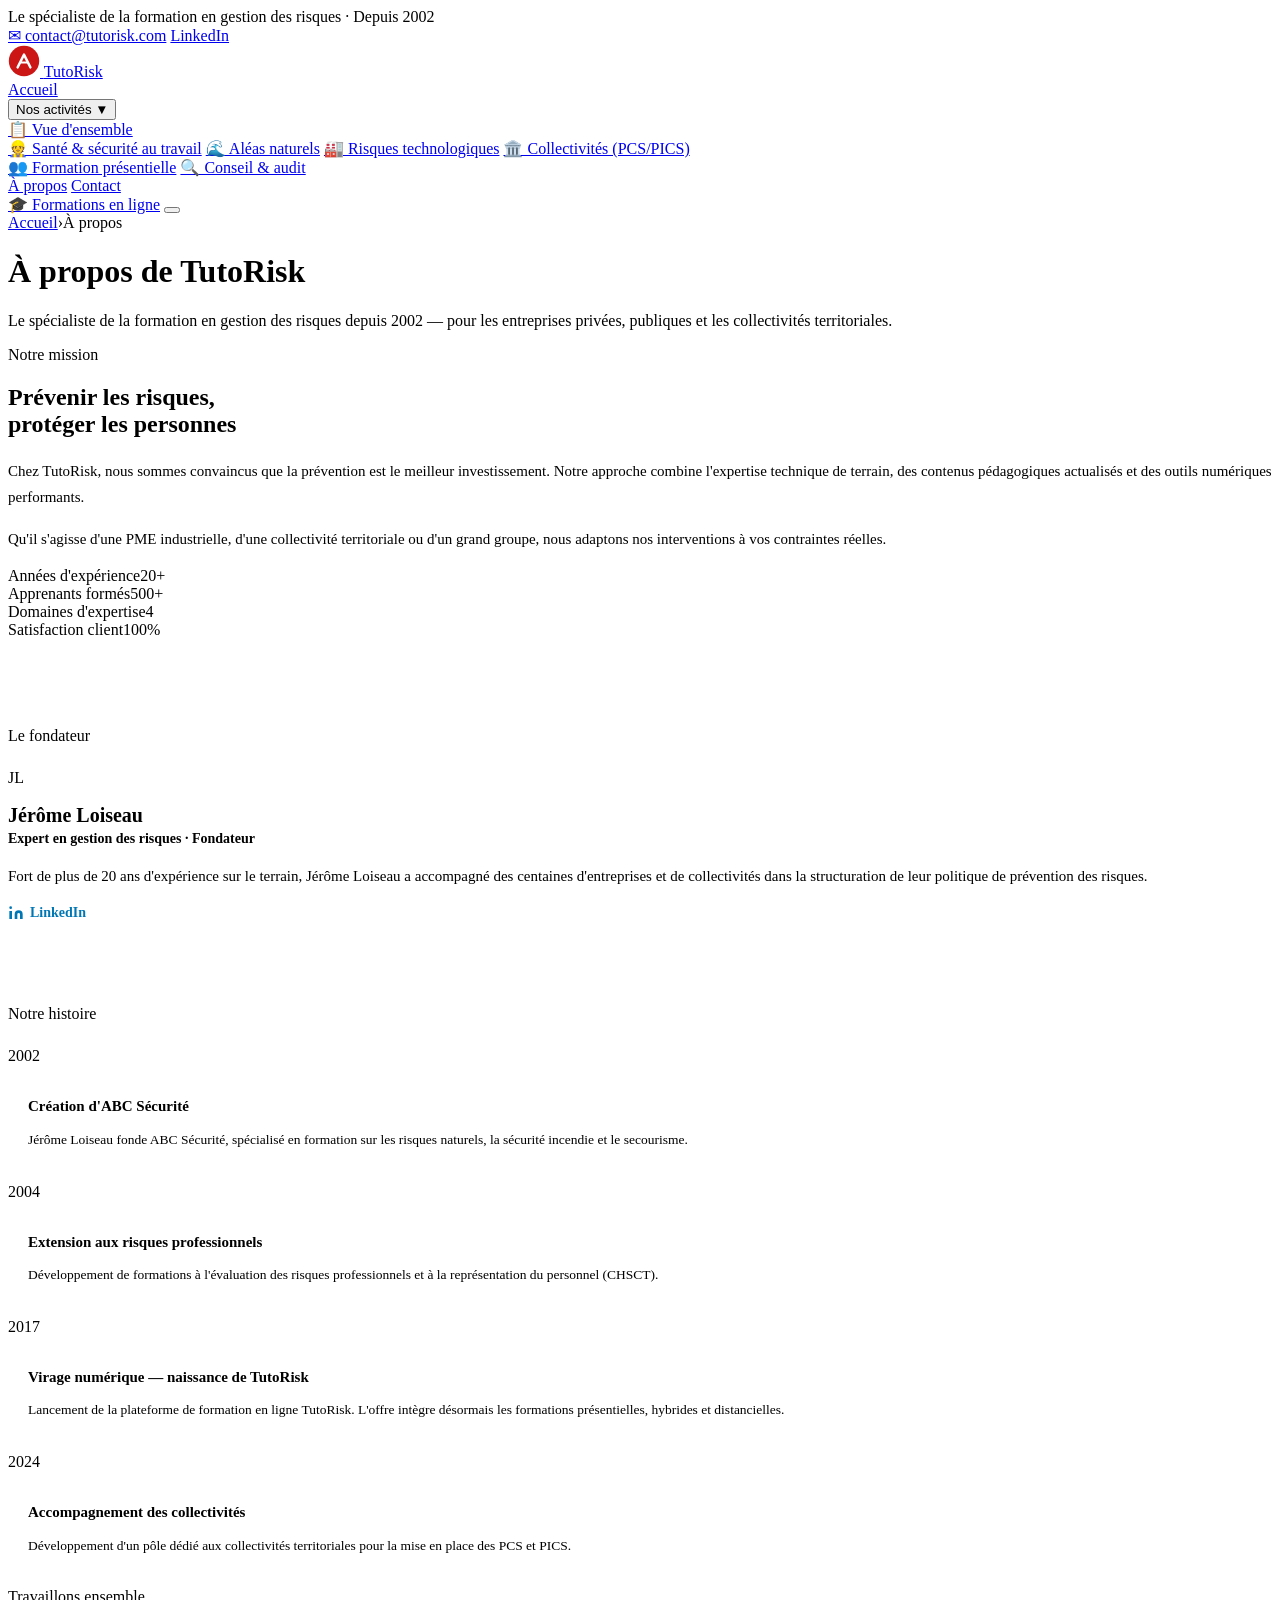
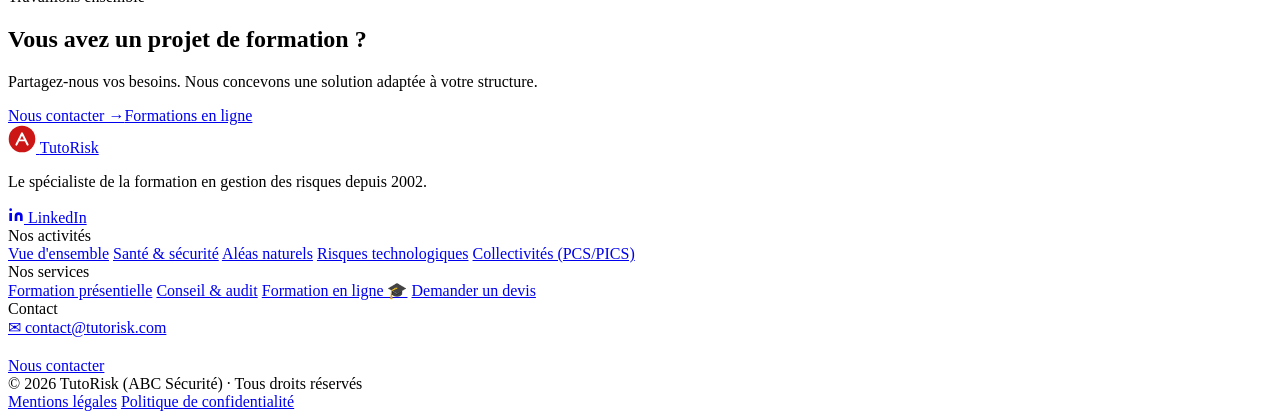
==== a-propos.html @ e5fe7b4a "deploy: a-propos.html" ====
<!DOCTYPE html><html lang="fr"><head>
<meta charset="UTF-8"><meta name="viewport" content="width=device-width,initial-scale=1.0">
<title>À propos — TutoRisk, expert en gestion des risques depuis 2002</title><meta name="description" content="Découvrez l'histoire de TutoRisk fondée en 2002 par Jérôme Loiseau. Spécialiste de la formation en santé-sécurité, aléas naturels et risques technologiques.">
<link rel="icon" href="/assets/favicon.svg" type="image/svg+xml">
<link rel="preconnect" href="https://fonts.googleapis.com">
<link href="https://fonts.googleapis.com/css2?family=Inter:wght@400;500;600;700;800;900&display=swap" rel="stylesheet">
<link rel="stylesheet" href="/css/style.css">
</head><body>
<div class="topbar">
  <span>Le spécialiste de la formation en gestion des risques · Depuis 2002</span>
  <div class="topbar-links">
    <a href="mailto:contact@tutorisk.com">✉ contact@tutorisk.com</a>
    <a href="https://linkedin.com/company/tutorisk" target="_blank" rel="noreferrer">LinkedIn</a>
  </div>
</div>
<nav class="navbar" id="navbar">
  <div class="nav-inner">
    <a href="/index.html" class="nav-logo">
      <svg width="32" height="32" viewBox="0 0 40 40" fill="none"><circle cx="20" cy="20" r="19" fill="#CC1515"/><path d="M12 28L20 12L28 28" stroke="#fff" stroke-width="3" stroke-linecap="round" stroke-linejoin="round" fill="none"/><path d="M15.5 22L24.5 22" stroke="#fff" stroke-width="2.5" stroke-linecap="round"/></svg>
      <span>TutoRisk</span>
    </a>
    <div class="nav-links" id="nav-links">
      <a href="/index.html">Accueil</a>
      <div class="nav-dropdown" id="dropdown-activites">
        <button class="nav-dropdown-trigger" aria-expanded="false" aria-haspopup="true">Nos activités <span class="chevron">▼</span></button>
        <div class="nav-dropdown-menu" role="menu">
          <a href="/nos-activites.html">📋 Vue d'ensemble</a>
          <div class="dropdown-divider"></div>
          <a href="/sante-securite.html">👷 Santé &amp; sécurité au travail</a>
          <a href="/aleas-naturels.html">🌊 Aléas naturels</a>
          <a href="/risques-technologiques.html">🏭 Risques technologiques</a>
          <a href="/collectivites.html">🏛️ Collectivités (PCS/PICS)</a>
          <div class="dropdown-divider"></div>
          <a href="/formation-presentielle.html">👥 Formation présentielle</a>
          <a href="/conseil-audit.html">🔍 Conseil &amp; audit</a>
        </div>
      </div>
      <a href="/a-propos.html">À propos</a>
      <a href="/contact.html">Contact</a>
    </div>
    <div class="nav-actions">
      <a href="https://formation.tutorisk.com" target="_blank" rel="noreferrer" class="btn btn-red btn-sm">🎓 Formations en ligne</a>
      <button class="burger" id="burger" aria-label="Menu" aria-expanded="false"><span></span><span></span><span></span></button>
    </div>
  </div>
  <div class="nav-mobile" id="nav-mobile" hidden>
    <a href="/index.html">Accueil</a>
    <div class="mobile-section">Nos activités</div>
    <a href="/nos-activites.html" class="indent">Vue d'ensemble</a>
    <a href="/sante-securite.html" class="indent">👷 Santé &amp; sécurité</a>
    <a href="/aleas-naturels.html" class="indent">🌊 Aléas naturels</a>
    <a href="/risques-technologiques.html" class="indent">🏭 Risques technologiques</a>
    <a href="/collectivites.html" class="indent">🏛️ Collectivités</a>
    <a href="/formation-presentielle.html" class="indent">👥 Formation présentielle</a>
    <a href="/conseil-audit.html" class="indent">🔍 Conseil &amp; audit</a>
    <a href="/a-propos.html">À propos</a>
    <a href="/contact.html">Contact</a>
    <a href="https://formation.tutorisk.com" target="_blank" class="mobile-cta">🎓 Accéder aux formations en ligne</a>
  </div>
</nav>

<div class="page-hero"><div class="hero-pattern" aria-hidden="true"></div><div class="page-hero-inner">
  <nav class="breadcrumb"><a href="/index.html">Accueil</a><span>›</span><span>À propos</span></nav>
  <h1>À propos de TutoRisk</h1>
  <p class="subtitle">Le spécialiste de la formation en gestion des risques depuis 2002 — pour les entreprises privées, publiques et les collectivités territoriales.</p>
</div></div>
<section class="section"><div class="container">
  <div class="grid-2" style="gap:3rem;align-items:center;margin-bottom:3rem">
    <div>
      <div class="label">Notre mission</div>
      <h2 class="section-title">Prévenir les risques,<br>protéger les personnes</h2>
      <p style="font-size:.9375rem;color:var(--text-light);line-height:1.75;margin-bottom:1rem">Chez TutoRisk, nous sommes convaincus que la prévention est le meilleur investissement. Notre approche combine l'expertise technique de terrain, des contenus pédagogiques actualisés et des outils numériques performants.</p>
      <p style="font-size:.9375rem;color:var(--text-light);line-height:1.75">Qu'il s'agisse d'une PME industrielle, d'une collectivité territoriale ou d'un grand groupe, nous adaptons nos interventions à vos contraintes réelles.</p>
    </div>
    <div class="stats-box">
      <div class="stats-box-row"><span class="stats-box-lbl">Années d'expérience</span><span class="stats-box-val">20+</span></div>
      <div class="stats-box-row"><span class="stats-box-lbl">Apprenants formés</span><span class="stats-box-val">500+</span></div>
      <div class="stats-box-row"><span class="stats-box-lbl">Domaines d'expertise</span><span class="stats-box-val">4</span></div>
      <div class="stats-box-row"><span class="stats-box-lbl">Satisfaction client</span><span class="stats-box-val">100%</span></div>
    </div>
  </div>
  <div style="padding:2.5rem 0;border-top:1px solid var(--border);border-bottom:1px solid var(--border);margin-bottom:2.5rem">
    <div class="label">Le fondateur</div>
    <div class="founder-card" style="margin-top:1.5rem">
      <div class="founder-avatar">JL</div>
      <div style="flex:1;min-width:250px">
        <h2 style="font-size:1.25rem;font-weight:900;color:var(--dark);margin-bottom:.25rem">Jérôme Loiseau</h2>
        <div style="font-size:.875rem;color:var(--red);font-weight:700;margin-bottom:1rem">Expert en gestion des risques · Fondateur</div>
        <p style="font-size:.9375rem;color:var(--text-light);line-height:1.75;margin-bottom:1rem">Fort de plus de 20 ans d'expérience sur le terrain, Jérôme Loiseau a accompagné des centaines d'entreprises et de collectivités dans la structuration de leur politique de prévention des risques.</p>
        <a href="https://linkedin.com/company/tutorisk" target="_blank" rel="noreferrer" style="display:inline-flex;align-items:center;gap:.375rem;color:#0077B5;font-size:.875rem;font-weight:600;text-decoration:none">
          <svg width="16" height="16" viewBox="0 0 24 24" fill="#0077B5"><path d="M16 8a6 6 0 016 6v7h-4v-7a2 2 0 00-4 0v7h-4v-7a6 6 0 016-6zM2 9h4v12H2z"/><circle cx="4" cy="4" r="2"/></svg>LinkedIn
        </a>
      </div>
    </div>
  </div>
  <div class="label">Notre histoire</div>
  <div class="timeline-simple" style="margin-top:1.5rem">
    <div class="tl-row"><div class="tl-left"><span class="year">2002</span></div><div class="tl-dot-col"><div class="tl-dot" style="background:var(--red)"></div><div class="tl-line"></div></div><div class="tl-card" style="flex:1;background:var(--bg);border:1px solid var(--border);border-radius:var(--radius);padding:1.125rem 1.25rem"><h3 style="font-size:.9375rem;font-weight:700;color:var(--dark);margin-bottom:.375rem">Création d'ABC Sécurité</h3><p style="font-size:.84375rem;color:var(--text-light);line-height:1.65">Jérôme Loiseau fonde ABC Sécurité, spécialisé en formation sur les risques naturels, la sécurité incendie et le secourisme.</p></div></div>
    <div class="tl-row"><div class="tl-left"><span class="year">2004</span></div><div class="tl-dot-col"><div class="tl-dot" style="background:rgba(204,21,21,.3)"></div><div class="tl-line"></div></div><div class="tl-card" style="flex:1;background:var(--bg);border:1px solid var(--border);border-radius:var(--radius);padding:1.125rem 1.25rem"><h3 style="font-size:.9375rem;font-weight:700;color:var(--dark);margin-bottom:.375rem">Extension aux risques professionnels</h3><p style="font-size:.84375rem;color:var(--text-light);line-height:1.65">Développement de formations à l'évaluation des risques professionnels et à la représentation du personnel (CHSCT).</p></div></div>
    <div class="tl-row"><div class="tl-left"><span class="year">2017</span></div><div class="tl-dot-col"><div class="tl-dot" style="background:rgba(204,21,21,.3)"></div><div class="tl-line"></div></div><div class="tl-card" style="flex:1;background:var(--bg);border:1px solid var(--border);border-radius:var(--radius);padding:1.125rem 1.25rem"><h3 style="font-size:.9375rem;font-weight:700;color:var(--dark);margin-bottom:.375rem">Virage numérique — naissance de TutoRisk</h3><p style="font-size:.84375rem;color:var(--text-light);line-height:1.65">Lancement de la plateforme de formation en ligne TutoRisk. L'offre intègre désormais les formations présentielles, hybrides et distancielles.</p></div></div>
    <div class="tl-row"><div class="tl-left"><span class="year">2024</span></div><div class="tl-dot-col"><div class="tl-dot" style="background:rgba(204,21,21,.3)"></div></div><div class="tl-card" style="flex:1;background:var(--bg);border:1px solid var(--border);border-radius:var(--radius);padding:1.125rem 1.25rem"><h3 style="font-size:.9375rem;font-weight:700;color:var(--dark);margin-bottom:.375rem">Accompagnement des collectivités</h3><p style="font-size:.84375rem;color:var(--text-light);line-height:1.65">Développement d'un pôle dédié aux collectivités territoriales pour la mise en place des PCS et PICS.</p></div></div>
  </div>
</div></section>
<section class="cta-section"><div class="hero-glow" aria-hidden="true"></div><div style="position:relative;z-index:1">
  <div class="label">Travaillons ensemble</div><h2>Vous avez un projet de formation ?</h2>
  <p>Partagez-nous vos besoins. Nous concevons une solution adaptée à votre structure.</p>
  <div class="cta-buttons"><a href="/contact.html" class="btn btn-white btn-lg">Nous contacter →</a><a href="https://formation.tutorisk.com" target="_blank" rel="noreferrer" class="btn btn-outline-white btn-lg">Formations en ligne</a></div>
</div></section>
<footer class="footer">
  <div class="footer-inner">
    <div class="footer-brand">
      <a href="/index.html" class="footer-logo">
        <svg width="28" height="28" viewBox="0 0 40 40" fill="none"><circle cx="20" cy="20" r="19" fill="#CC1515"/><path d="M12 28L20 12L28 28" stroke="#fff" stroke-width="3" stroke-linecap="round" stroke-linejoin="round" fill="none"/><path d="M15.5 22L24.5 22" stroke="#fff" stroke-width="2.5" stroke-linecap="round"/></svg>
        <span>TutoRisk</span>
      </a>
      <p>Le spécialiste de la formation en gestion des risques depuis 2002.</p>
      <a href="https://linkedin.com/company/tutorisk" target="_blank" rel="noreferrer" class="footer-linkedin">
        <svg width="16" height="16" viewBox="0 0 24 24" fill="currentColor"><path d="M16 8a6 6 0 016 6v7h-4v-7a2 2 0 00-4 0v7h-4v-7a6 6 0 016-6zM2 9h4v12H2z"/><circle cx="4" cy="4" r="2"/></svg>
        LinkedIn
      </a>
    </div>
    <div class="footer-col">
      <div class="footer-heading">Nos activités</div>
      <a href="/nos-activites.html">Vue d'ensemble</a>
      <a href="/sante-securite.html">Santé &amp; sécurité</a>
      <a href="/aleas-naturels.html">Aléas naturels</a>
      <a href="/risques-technologiques.html">Risques technologiques</a>
      <a href="/collectivites.html">Collectivités (PCS/PICS)</a>
    </div>
    <div class="footer-col">
      <div class="footer-heading">Nos services</div>
      <a href="/formation-presentielle.html">Formation présentielle</a>
      <a href="/conseil-audit.html">Conseil &amp; audit</a>
      <a href="https://formation.tutorisk.com" target="_blank" rel="noreferrer">Formation en ligne 🎓</a>
      <a href="/contact.html">Demander un devis</a>
    </div>
    <div class="footer-col">
      <div class="footer-heading">Contact</div>
      <a href="mailto:contact@tutorisk.com">✉ contact@tutorisk.com</a>
      <div style="margin-top:1.25rem"><a href="/contact.html" class="btn btn-red btn-sm">Nous contacter</a></div>
    </div>
  </div>
  <div class="footer-bottom">
    <span>© 2026 TutoRisk (ABC Sécurité) · Tous droits réservés</span>
    <div class="footer-bottom-links">
      <a href="/mentions-legales.html">Mentions légales</a>
      <a href="/politique-confidentialite.html">Politique de confidentialité</a>
    </div>
  </div>
</footer>
<script src="/js/config.js"></script>
<script src="/js/main.js"></script>
</body></html>
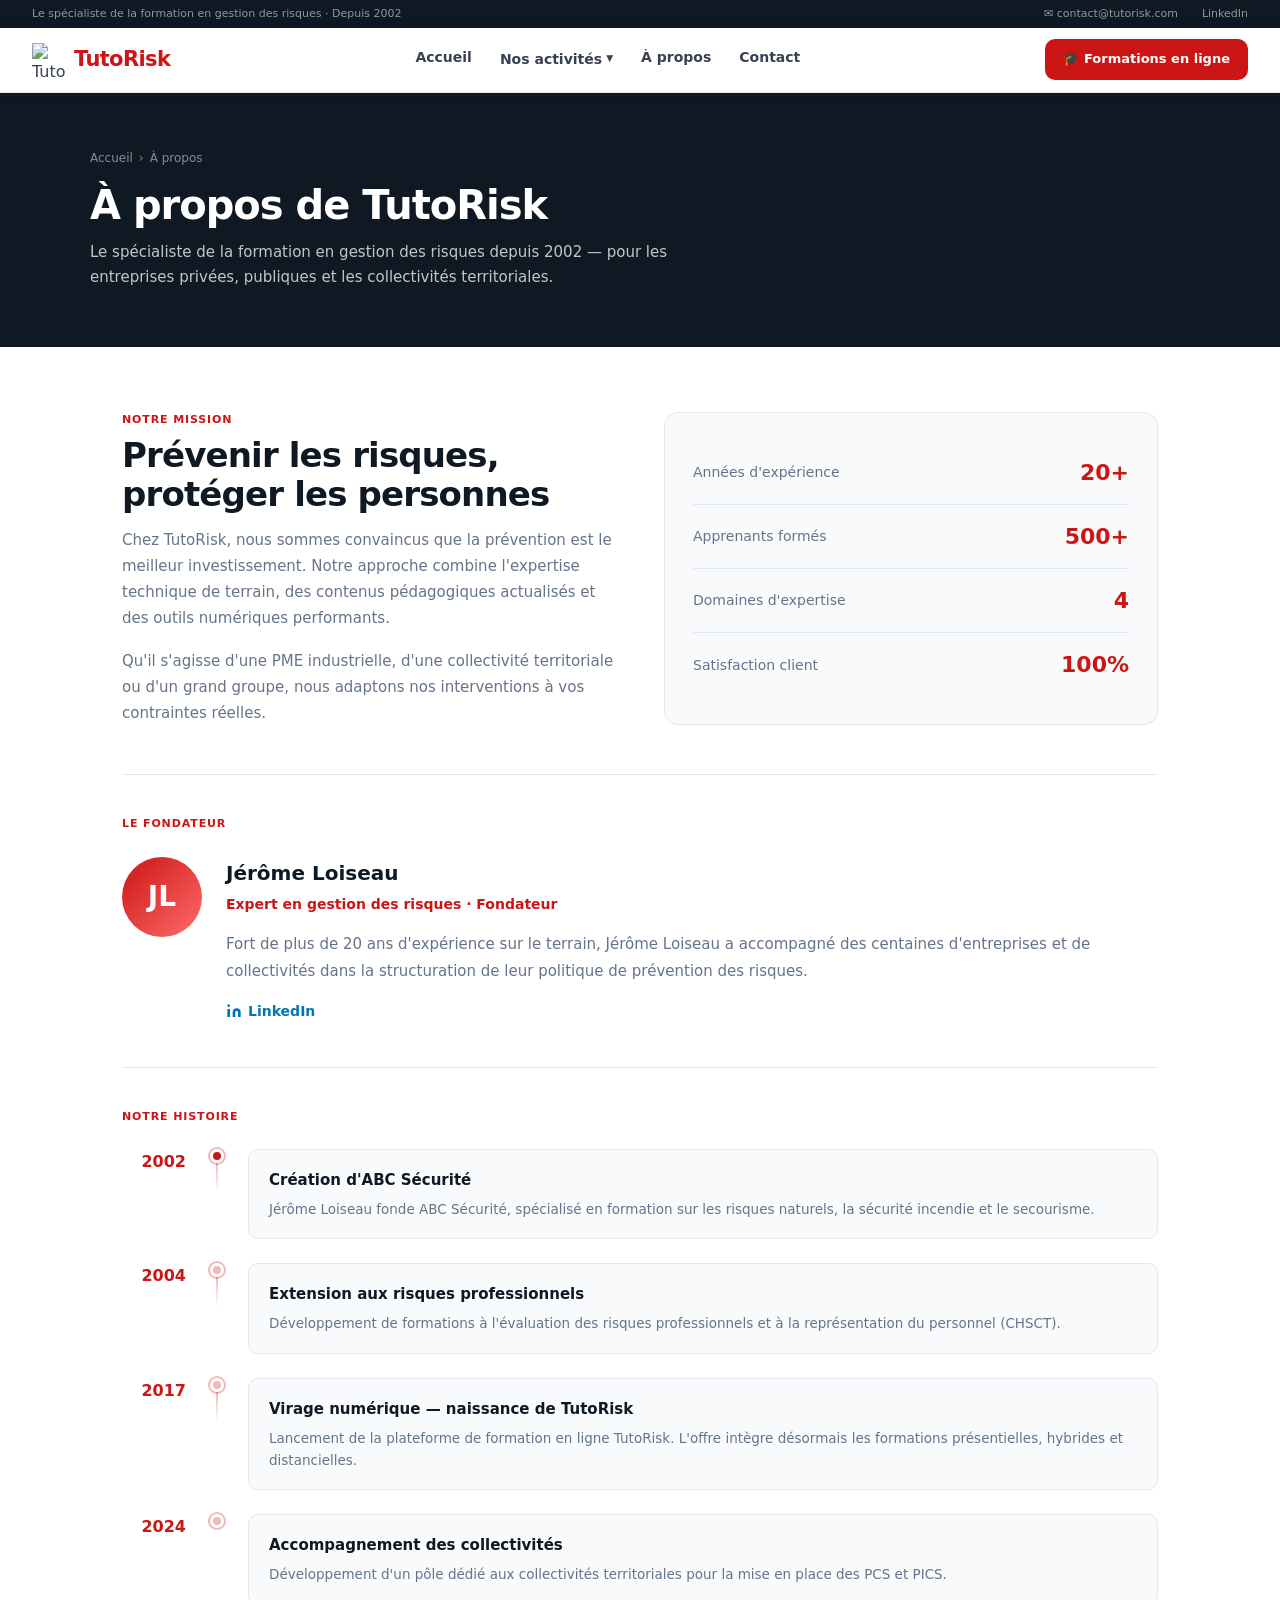
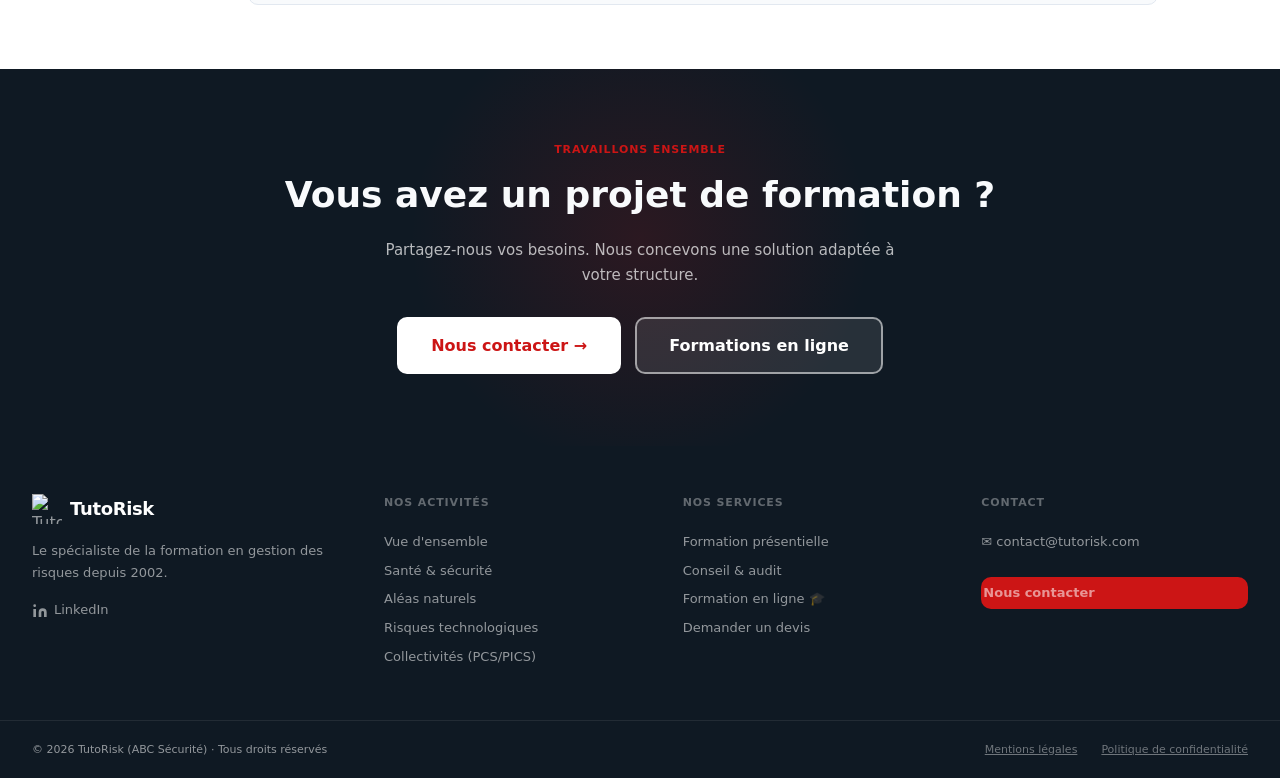
==== commit a1338c89: "Logo TutoRisk : accueil, site + favicons" ====
--- a/a-propos.html
+++ b/a-propos.html
@@ -1,7 +1,13 @@
 <!DOCTYPE html><html lang="fr"><head>
 <meta charset="UTF-8"><meta name="viewport" content="width=device-width,initial-scale=1.0">
 <title>À propos — TutoRisk, expert en gestion des risques depuis 2002</title><meta name="description" content="Découvrez l'histoire de TutoRisk fondée en 2002 par Jérôme Loiseau. Spécialiste de la formation en santé-sécurité, aléas naturels et risques technologiques.">
-<link rel="icon" href="/assets/favicon.svg" type="image/svg+xml">
+<link rel="icon" href="/assets/favicon.ico" sizes="any">
+<link rel="icon" type="image/png" sizes="32x32" href="/assets/favicon-32x32.png">
+<link rel="icon" type="image/png" sizes="16x16" href="/assets/favicon-16x16.png">
+<link rel="apple-touch-icon" href="/assets/apple-touch-icon.png">
+<link rel="manifest" href="/assets/site.webmanifest">
+<meta name="theme-color" content="#CC1515">
+<meta property="og:image" content="https://tutorisk.net/assets/favicon-512x512.png">
 <link rel="preconnect" href="https://fonts.googleapis.com">
 <link href="https://fonts.googleapis.com/css2?family=Inter:wght@400;500;600;700;800;900&display=swap" rel="stylesheet">
 <link rel="stylesheet" href="/css/style.css">
@@ -16,7 +22,7 @@
 <nav class="navbar" id="navbar">
   <div class="nav-inner">
     <a href="/index.html" class="nav-logo">
-      <svg width="32" height="32" viewBox="0 0 40 40" fill="none"><circle cx="20" cy="20" r="19" fill="#CC1515"/><path d="M12 28L20 12L28 28" stroke="#fff" stroke-width="3" stroke-linecap="round" stroke-linejoin="round" fill="none"/><path d="M15.5 22L24.5 22" stroke="#fff" stroke-width="2.5" stroke-linecap="round"/></svg>
+      <img src="/assets/logo-tutorisk.png" width="34" height="34" alt="TutoRisk" style="display:block;flex-shrink:0;object-fit:contain">
       <span>TutoRisk</span>
     </a>
     <div class="nav-links" id="nav-links">
@@ -110,7 +116,7 @@
   <div class="footer-inner">
     <div class="footer-brand">
       <a href="/index.html" class="footer-logo">
-        <svg width="28" height="28" viewBox="0 0 40 40" fill="none"><circle cx="20" cy="20" r="19" fill="#CC1515"/><path d="M12 28L20 12L28 28" stroke="#fff" stroke-width="3" stroke-linecap="round" stroke-linejoin="round" fill="none"/><path d="M15.5 22L24.5 22" stroke="#fff" stroke-width="2.5" stroke-linecap="round"/></svg>
+        <img src="/assets/logo-tutorisk.png" width="30" height="30" alt="TutoRisk" style="display:block;flex-shrink:0;object-fit:contain">
         <span>TutoRisk</span>
       </a>
       <p>Le spécialiste de la formation en gestion des risques depuis 2002.</p>
--- a/css/style.css
+++ b/css/style.css
@@ -0,0 +1,723 @@
+/* ═══════════════════════════════════════════════════════════
+   TutoRisk — Feuille de style principale
+   ═══════════════════════════════════════════════════════════ */
+
+:root {
+  --red:        #CC1515;
+  --red-dark:   #A50F0F;
+  --red-light:  #FFF5F5;
+  --dark:       #0F1923;
+  --dark-2:     #1E293B;
+  --text:       #374151;
+  --text-light: #64748B;
+  --text-muted: #94A3B8;
+  --border:     #E2E8F0;
+  --bg:         #F8FAFC;
+  --white:      #ffffff;
+  --shadow:     0 2px 10px rgba(0,0,0,.07);
+  --shadow-lg:  0 12px 40px rgba(0,0,0,.12);
+  --radius:     10px;
+  --radius-lg:  14px;
+  --transition: all .2s ease;
+  --font:       'Inter', system-ui, -apple-system, sans-serif;
+  --max-width:  1100px;
+}
+
+*,*::before,*::after { box-sizing: border-box; margin: 0; padding: 0; }
+
+html { scroll-behavior: smooth; }
+
+body {
+  font-family: var(--font);
+  color: var(--text);
+  background: var(--white);
+  line-height: 1.6;
+  -webkit-font-smoothing: antialiased;
+}
+
+img { max-width: 100%; height: auto; display: block; }
+a { color: inherit; text-decoration: none; }
+
+/* ── Utilitaires ─────────────────────────────────────────── */
+.container { max-width: var(--max-width); margin: 0 auto; padding: 0 2rem; }
+.sr-only { position:absolute; width:1px; height:1px; padding:0; margin:-1px; overflow:hidden; clip:rect(0,0,0,0); white-space:nowrap; border:0; }
+
+.section { padding: 4rem 0; }
+.section-sm { padding: 2.5rem 0; }
+
+.label {
+  font-size: .6875rem;
+  font-weight: 700;
+  letter-spacing: .08em;
+  text-transform: uppercase;
+  color: var(--red);
+  margin-bottom: .5rem;
+}
+
+.section-title {
+  font-size: clamp(1.5rem, 3vw, 2.125rem);
+  font-weight: 900;
+  color: var(--dark);
+  letter-spacing: -.025em;
+  line-height: 1.15;
+  margin-bottom: .75rem;
+}
+
+.section-subtitle {
+  font-size: .9375rem;
+  color: var(--text-light);
+  max-width: 520px;
+  line-height: 1.7;
+}
+
+/* ── Boutons ─────────────────────────────────────────────── */
+.btn {
+  display: inline-flex;
+  align-items: center;
+  gap: .4375rem;
+  padding: .75rem 1.5rem;
+  border-radius: var(--radius);
+  font-size: .9375rem;
+  font-weight: 700;
+  cursor: pointer;
+  border: 2px solid transparent;
+  transition: var(--transition);
+  text-decoration: none;
+  white-space: nowrap;
+}
+.btn-sm { padding: .5rem 1rem; font-size: .8125rem; }
+.btn-lg { padding: .875rem 2rem; font-size: 1rem; }
+
+.btn-red    { background: var(--red); color: #fff; }
+.btn-red:hover { background: var(--red-dark); transform: translateY(-1px); box-shadow: 0 4px 14px rgba(204,21,21,.35); }
+
+.btn-white  { background: #fff; color: var(--red); }
+.btn-white:hover { background: #FFF5F5; transform: translateY(-1px); }
+
+.btn-outline { background: transparent; border-color: currentColor; color: var(--red); }
+.btn-outline:hover { background: var(--red-light); }
+
+.btn-outline-white { background: rgba(255,255,255,.1); border-color: rgba(255,255,255,.55); color: #fff; }
+.btn-outline-white:hover { background: rgba(255,255,255,.2); border-color: #fff; }
+
+.btn-dark { background: var(--dark); color: #fff; }
+.btn-dark:hover { background: var(--dark-2); }
+
+/* ── Cards ───────────────────────────────────────────────── */
+.card {
+  background: var(--white);
+  border: 1px solid var(--border);
+  border-radius: var(--radius-lg);
+  padding: 1.5rem;
+  box-shadow: var(--shadow);
+}
+
+.card-lift { transition: var(--transition); }
+.card-lift:hover { transform: translateY(-4px); box-shadow: var(--shadow-lg); }
+
+/* ── Bandeau supérieur ───────────────────────────────────── */
+.topbar {
+  background: var(--dark);
+  color: rgba(255,255,255,.55);
+  font-size: .6875rem;
+  padding: .3125rem 2rem;
+  display: flex;
+  justify-content: space-between;
+  align-items: center;
+  gap: 1rem;
+}
+.topbar-links { display: flex; gap: 1.5rem; }
+.topbar a { color: rgba(255,255,255,.55); transition: color .15s; }
+.topbar a:hover { color: #fff; }
+
+/* ── Navigation ──────────────────────────────────────────── */
+.navbar {
+  background: var(--white);
+  position: sticky;
+  top: 0;
+  z-index: 200;
+  box-shadow: 0 1px 12px rgba(0,0,0,.08);
+  border-bottom: 1px solid rgba(204,21,21,.12);
+}
+
+.nav-inner {
+  max-width: 1280px;
+  margin: 0 auto;
+  padding: 0 2rem;
+  height: 64px;
+  display: flex;
+  align-items: center;
+  justify-content: space-between;
+  gap: 1rem;
+}
+
+.nav-logo {
+  display: flex;
+  align-items: center;
+  gap: .5rem;
+  text-decoration: none;
+  flex-shrink: 0;
+}
+.nav-logo span {
+  font-size: 1.3125rem;
+  font-weight: 900;
+  color: var(--red);
+  letter-spacing: -.03em;
+}
+
+.nav-links {
+  display: flex;
+  align-items: center;
+  gap: 1.75rem;
+}
+
+.nav-links > a {
+  font-size: .875rem;
+  font-weight: 600;
+  color: var(--text);
+  text-decoration: none;
+  padding-bottom: .125rem;
+  border-bottom: 2px solid transparent;
+  transition: color .15s, border-color .15s;
+}
+.nav-links > a:hover,
+.nav-links > a[aria-current] { color: var(--red); border-bottom-color: var(--red); }
+
+/* Dropdown */
+.nav-dropdown { position: relative; }
+
+.nav-dropdown-trigger {
+  background: none;
+  border: none;
+  font: 600 .875rem/1 var(--font);
+  color: var(--text);
+  cursor: pointer;
+  display: flex;
+  align-items: center;
+  gap: .25rem;
+  padding: .25rem 0;
+  border-bottom: 2px solid transparent;
+  transition: color .15s, border-color .15s;
+}
+.nav-dropdown-trigger:hover,
+.nav-dropdown-trigger[aria-expanded="true"] { color: var(--red); border-bottom-color: var(--red); }
+
+.chevron { font-size: .5625rem; transition: transform .2s; }
+.nav-dropdown-trigger[aria-expanded="true"] .chevron { transform: rotate(180deg); }
+
+.nav-dropdown-menu {
+  position: absolute;
+  top: calc(100% + 14px);
+  left: 50%;
+  transform: translateX(-50%);
+  background: var(--white);
+  border: 1px solid var(--border);
+  border-radius: var(--radius-lg);
+  box-shadow: var(--shadow-lg);
+  min-width: 240px;
+  overflow: hidden;
+  z-index: 300;
+  padding: .375rem;
+  display: none;
+}
+.nav-dropdown-menu.open { display: block; animation: fadeDown .15s ease; }
+
+@keyframes fadeDown {
+  from { opacity: 0; transform: translateX(-50%) translateY(-6px); }
+  to   { opacity: 1; transform: translateX(-50%) translateY(0); }
+}
+
+.nav-dropdown-menu a {
+  display: flex;
+  align-items: center;
+  gap: .625rem;
+  padding: .625rem .75rem;
+  font-size: .8125rem;
+  font-weight: 500;
+  color: var(--text);
+  border-radius: .5rem;
+  transition: background .12s, color .12s;
+}
+.nav-dropdown-menu a:hover { background: var(--red-light); color: var(--red); }
+.dropdown-divider { height: 1px; background: var(--border); margin: .25rem .5rem; }
+
+.nav-actions { display: flex; align-items: center; gap: .75rem; }
+
+/* Burger */
+.burger {
+  display: none;
+  flex-direction: column;
+  justify-content: center;
+  gap: 5px;
+  width: 36px;
+  height: 36px;
+  background: none;
+  border: none;
+  cursor: pointer;
+  padding: .25rem;
+}
+.burger span {
+  display: block;
+  width: 22px;
+  height: 2px;
+  background: var(--text);
+  border-radius: 2px;
+  transition: var(--transition);
+}
+.burger.open span:nth-child(1) { transform: rotate(45deg) translate(5px, 5px); }
+.burger.open span:nth-child(2) { opacity: 0; }
+.burger.open span:nth-child(3) { transform: rotate(-45deg) translate(5px, -5px); }
+
+/* Menu mobile */
+.nav-mobile {
+  border-top: 1px solid var(--border);
+  padding: .75rem 1.25rem 1.25rem;
+  background: var(--white);
+}
+.nav-mobile a {
+  display: block;
+  padding: .625rem 0;
+  font-size: .9375rem;
+  font-weight: 600;
+  color: var(--text);
+  border-bottom: 1px solid #F5F5F5;
+}
+.nav-mobile a:hover { color: var(--red); }
+.nav-mobile a.indent { padding-left: 1.25rem; font-size: .875rem; font-weight: 500; }
+.nav-mobile .mobile-section { font-size: .6875rem; font-weight: 700; text-transform: uppercase; letter-spacing: .08em; color: var(--text-muted); padding: .875rem 0 .25rem; }
+.nav-mobile .mobile-cta { display: block; text-align: center; background: var(--red); color: #fff; border-radius: var(--radius); padding: .75rem; margin-top: .875rem; font-weight: 700; }
+
+/* ── Hero ────────────────────────────────────────────────── */
+.hero {
+  background: var(--dark);
+  color: #fff;
+  position: relative;
+  overflow: hidden;
+}
+
+.hero-pattern {
+  position: absolute;
+  inset: 0;
+  opacity: .06;
+  background-image:
+    repeating-linear-gradient(60deg, #CC1515 0, #CC1515 1px, transparent 0, transparent 50%),
+    repeating-linear-gradient(-60deg, #CC1515 0, #CC1515 1px, transparent 0, transparent 50%);
+  background-size: 60px 60px;
+  pointer-events: none;
+}
+
+.hero-glow {
+  position: absolute;
+  top: -100px; right: -100px;
+  width: 500px; height: 500px;
+  background: radial-gradient(circle, rgba(204,21,21,.2) 0%, transparent 70%);
+  pointer-events: none;
+}
+
+.hero-inner {
+  position: relative;
+  z-index: 1;
+  max-width: var(--max-width);
+  margin: 0 auto;
+  padding: 5rem 2rem 4.5rem;
+}
+
+.hero-tag {
+  display: inline-flex;
+  align-items: center;
+  gap: .375rem;
+  background: rgba(204,21,21,.2);
+  border: 1px solid rgba(204,21,21,.45);
+  color: #FF9999;
+  font-size: .6875rem;
+  font-weight: 700;
+  letter-spacing: .08em;
+  text-transform: uppercase;
+  padding: .25rem .875rem;
+  border-radius: 20px;
+  margin-bottom: 1.5rem;
+}
+
+.hero h1 {
+  font-size: clamp(2rem, 5vw, 3.25rem);
+  font-weight: 900;
+  line-height: 1.1;
+  letter-spacing: -.04em;
+  margin-bottom: 1.25rem;
+  color: #F8FAFC;
+}
+.hero h1 .accent { color: #FF6B6B; }
+
+.hero-sub {
+  font-size: 1rem;
+  color: rgba(255,255,255,.75);
+  max-width: 520px;
+  line-height: 1.75;
+  margin-bottom: 2rem;
+}
+
+.hero-ctas { display: flex; gap: .875rem; flex-wrap: wrap; margin-bottom: 2rem; }
+
+.hero-badges {
+  display: flex;
+  gap: 1.5rem;
+  flex-wrap: wrap;
+  padding-top: 1.5rem;
+  border-top: 1px solid rgba(255,255,255,.1);
+  font-size: .75rem;
+  color: rgba(255,255,255,.5);
+}
+
+/* ── Bande de stats ──────────────────────────────────────── */
+.stats-bar {
+  background: var(--red);
+  padding: 1.25rem 2rem;
+}
+.stats-bar-inner {
+  max-width: var(--max-width);
+  margin: 0 auto;
+  display: grid;
+  grid-template-columns: repeat(4, 1fr);
+  gap: 1rem;
+}
+.stat-item { text-align: center; color: #fff; }
+.stat-num  { font-size: 1.875rem; font-weight: 900; line-height: 1; }
+.stat-label { font-size: .6875rem; opacity: .8; margin-top: .25rem; font-weight: 500; }
+
+/* ── Page hero (pages intérieures) ──────────────────────── */
+.page-hero {
+  background: var(--dark);
+  color: #fff;
+  padding: 3.5rem 2rem;
+  position: relative;
+  overflow: hidden;
+}
+.page-hero .hero-pattern { opacity: .04; }
+.page-hero-inner {
+  max-width: var(--max-width);
+  margin: 0 auto;
+  position: relative;
+  z-index: 1;
+}
+.breadcrumb {
+  font-size: .75rem;
+  color: rgba(255,255,255,.5);
+  margin-bottom: .875rem;
+  display: flex;
+  gap: .375rem;
+  align-items: center;
+}
+.breadcrumb a { color: rgba(255,255,255,.5); text-decoration: none; }
+.breadcrumb a:hover { color: rgba(255,255,255,.8); }
+.page-hero h1 {
+  font-size: clamp(1.625rem, 4vw, 2.5rem);
+  font-weight: 900;
+  line-height: 1.15;
+  letter-spacing: -.025em;
+  margin-bottom: .75rem;
+}
+.page-hero .subtitle {
+  font-size: .9375rem;
+  color: rgba(255,255,255,.75);
+  max-width: 600px;
+  line-height: 1.7;
+}
+
+/* Variantes colorées pour les pages d'activité */
+.hero-sst     { background: #CC1515; }
+.hero-aleas   { background: #1565C0; }
+.hero-risques { background: #5E35B1; }
+.hero-coll    { background: #0D47A1; }
+
+/* ── Grilles de cards ────────────────────────────────────── */
+.grid-2 { display: grid; grid-template-columns: repeat(2, 1fr); gap: 1.25rem; }
+.grid-3 { display: grid; grid-template-columns: repeat(3, 1fr); gap: 1.25rem; }
+.grid-4 { display: grid; grid-template-columns: repeat(4, 1fr); gap: 1rem; }
+.grid-auto { display: grid; grid-template-columns: repeat(auto-fit, minmax(280px, 1fr)); gap: 1.25rem; }
+
+/* ── Feature icon ────────────────────────────────────────── */
+.feature-icon {
+  width: 48px; height: 48px;
+  border-radius: .75rem;
+  display: flex;
+  align-items: center;
+  justify-content: center;
+  font-size: 1.375rem;
+  margin-bottom: 1.125rem;
+  flex-shrink: 0;
+}
+
+/* ── Domain cards ────────────────────────────────────────── */
+.domain-card {
+  background: var(--white);
+  border: 1px solid var(--border);
+  border-top-width: 3px;
+  border-radius: var(--radius-lg);
+  padding: 1.5rem;
+  box-shadow: var(--shadow);
+  transition: var(--transition);
+  cursor: pointer;
+  text-decoration: none;
+  color: inherit;
+  display: block;
+}
+.domain-card:hover { transform: translateY(-3px); box-shadow: var(--shadow-lg); }
+.domain-card:hover .domain-cta { opacity: 1; }
+.domain-card-header { display: flex; gap: .75rem; align-items: center; margin-bottom: 1rem; }
+.domain-card-icon { width: 44px; height: 44px; border-radius: .75rem; display: flex; align-items: center; justify-content: center; font-size: 1.25rem; flex-shrink: 0; }
+.domain-card-title { font-size: .9375rem; font-weight: 800; color: var(--dark); line-height: 1.25; }
+.domain-card p { font-size: .84375rem; color: var(--text-light); line-height: 1.65; margin-bottom: 1rem; }
+.domain-cta { font-size: .8125rem; font-weight: 700; opacity: 0; transition: opacity .2s; }
+
+/* ── List items (dans les cards détail) ─────────────────── */
+.check-list { list-style: none; }
+.check-list li {
+  display: flex;
+  gap: .5rem;
+  align-items: flex-start;
+  padding: .3125rem 0;
+  font-size: .84375rem;
+  color: var(--text-light);
+  border-bottom: 1px solid var(--bg);
+}
+.check-list li::before { content: "✓"; color: var(--red); font-weight: 700; flex-shrink: 0; margin-top: .05rem; }
+
+/* ── Réglementaire (citation en couleur) ─────────────────── */
+.reglement-box {
+  border-left: 4px solid var(--red);
+  background: var(--bg);
+  border-radius: 0 var(--radius) var(--radius) 0;
+  padding: 1.25rem 1.5rem;
+  margin-bottom: 2.5rem;
+}
+.reglement-box .label { margin-bottom: .5rem; }
+.reglement-box p { font-size: .875rem; color: var(--text); line-height: 1.7; font-style: italic; }
+
+/* ── FAQ ─────────────────────────────────────────────────── */
+.faq-item {
+  background: var(--bg);
+  border: 1px solid var(--border);
+  border-radius: var(--radius);
+  padding: 1.125rem 1.25rem;
+  margin-bottom: .75rem;
+}
+.faq-q { font-size: .875rem; font-weight: 700; color: var(--dark); margin-bottom: .5rem; }
+.faq-a { font-size: .84375rem; color: var(--text-light); line-height: 1.65; }
+
+/* ── CTA Section ─────────────────────────────────────────── */
+.cta-section {
+  background: var(--dark);
+  color: #fff;
+  padding: 4.5rem 2rem;
+  text-align: center;
+  position: relative;
+  overflow: hidden;
+}
+.cta-section .hero-glow {
+  top: -80px; right: 50%; transform: translateX(50%);
+  background: radial-gradient(circle, rgba(204,21,21,.15) 0%, transparent 65%);
+}
+.cta-section .label { color: var(--red); }
+.cta-section h2 { color: #F8FAFC; font-size: clamp(1.5rem, 4vw, 2.25rem); font-weight: 900; margin-bottom: .875rem; }
+.cta-section p  { color: rgba(255,255,255,.7); font-size: .9375rem; max-width: 520px; margin: 0 auto 1.75rem; line-height: 1.7; }
+.cta-buttons    { display: flex; gap: .875rem; justify-content: center; flex-wrap: wrap; }
+.cta-badges     { display: flex; gap: 1.5rem; justify-content: center; flex-wrap: wrap; margin-top: 1.5rem; font-size: .75rem; color: rgba(255,255,255,.45); }
+
+/* ── Steps ───────────────────────────────────────────────── */
+.steps-grid { display: grid; grid-template-columns: repeat(3, 1fr); gap: 1.5rem; position: relative; }
+.steps-grid::before {
+  content: "";
+  position: absolute;
+  top: 27px; left: 17%; right: 17%;
+  height: 2px;
+  background: linear-gradient(90deg, var(--red) 0%, var(--border) 100%);
+}
+.step-card { background: var(--white); border: 1px solid var(--border); border-radius: var(--radius-lg); padding: 2rem 1.5rem; text-align: center; box-shadow: var(--shadow); }
+.step-num  { width: 54px; height: 54px; border-radius: 50%; background: var(--bg); border: 2px solid var(--border); display: flex; align-items: center; justify-content: center; font-size: .875rem; font-weight: 800; color: var(--text-muted); margin: 0 auto 1.25rem; }
+.step-num.active { background: var(--red); border-color: var(--red); color: #fff; font-size: 1.375rem; }
+.step-title { font-size: .9375rem; font-weight: 800; color: var(--dark); margin-bottom: .75rem; line-height: 1.3; }
+.step-desc  { font-size: .8125rem; color: var(--text-light); line-height: 1.65; }
+
+/* ── Timeline ────────────────────────────────────────────── */
+.timeline { position: relative; padding-left: 7.5rem; }
+.timeline::before { content: ""; position: absolute; left: 3rem; top: 0; bottom: 0; width: 2px; background: linear-gradient(180deg, var(--red), var(--border)); }
+.tl-item { margin-bottom: 2rem; }
+.tl-year {
+  position: absolute;
+  left: 0;
+  font-size: 1rem;
+  font-weight: 900;
+  color: var(--red);
+  display: flex;
+  align-items: center;
+  gap: .75rem;
+  white-space: nowrap;
+}
+.tl-year::after {
+  content: "";
+  width: 14px; height: 14px;
+  border-radius: 50%;
+  background: var(--red);
+  border: 3px solid var(--white);
+  outline: 2px solid var(--red);
+  flex-shrink: 0;
+  position: absolute;
+  right: -4.5rem;
+}
+.tl-card { background: var(--bg); border: 1px solid var(--border); border-radius: var(--radius); padding: 1.125rem 1.25rem; position: relative; }
+.tl-card .tl-year { position: relative; margin-bottom: .375rem; }
+.tl-card h3 { font-size: .9375rem; font-weight: 700; color: var(--dark); margin-bottom: .375rem; }
+.tl-card p  { font-size: .84375rem; color: var(--text-light); line-height: 1.65; }
+
+/* Layout timeline simplifié */
+.timeline-simple { display: flex; flex-direction: column; gap: 1.5rem; }
+.tl-row { display: flex; gap: 1.5rem; align-items: flex-start; }
+.tl-left { width: 4rem; flex-shrink: 0; text-align: right; }
+.tl-left .year { font-size: 1rem; font-weight: 900; color: var(--red); }
+.tl-dot-col { display: flex; flex-direction: column; align-items: center; flex-shrink: 0; }
+.tl-dot { width: 14px; height: 14px; border-radius: 50%; background: var(--red); border: 3px solid var(--white); outline: 2px solid rgba(204,21,21,.3); flex-shrink: 0; }
+.tl-line { width: 2px; background: linear-gradient(180deg, rgba(204,21,21,.3), transparent); flex: 1; min-height: 30px; }
+
+/* ── Contact form ────────────────────────────────────────── */
+.contact-grid { display: grid; grid-template-columns: 1fr 2fr; gap: 2.5rem; }
+.contact-info-item { display: flex; gap: .75rem; margin-bottom: 1.25rem; align-items: flex-start; }
+.contact-info-icon { width: 36px; height: 36px; border-radius: .5rem; background: var(--red-light); display: flex; align-items: center; justify-content: center; font-size: 1rem; flex-shrink: 0; }
+.contact-info-label { font-size: .6875rem; font-weight: 600; text-transform: uppercase; letter-spacing: .05em; color: var(--text-muted); }
+.contact-info-val { font-size: .875rem; color: var(--text); font-weight: 500; }
+.contact-info-val a { color: var(--red); }
+
+.form-row { display: grid; grid-template-columns: 1fr 1fr; gap: 1rem; margin-bottom: 1rem; }
+.form-group { margin-bottom: 1rem; }
+.form-group label { display: block; font-size: .75rem; font-weight: 600; color: var(--text); margin-bottom: .3125rem; }
+.form-group input,
+.form-group select,
+.form-group textarea {
+  width: 100%;
+  border: 1.5px solid var(--border);
+  border-radius: var(--radius);
+  padding: .5625rem .75rem;
+  font-size: .8125rem;
+  font-family: var(--font);
+  color: var(--text);
+  background: var(--white);
+  transition: border-color .15s;
+  outline: none;
+}
+.form-group input:focus,
+.form-group select:focus,
+.form-group textarea:focus { border-color: var(--red); }
+.form-group textarea { resize: vertical; min-height: 120px; }
+
+.form-success { background: #F0FFF4; border: 1px solid #BBF7D0; border-radius: var(--radius); padding: 1.25rem; text-align: center; }
+.form-success .icon { font-size: 2.5rem; margin-bottom: .75rem; }
+.form-success h3 { color: #166534; font-size: 1.0625rem; margin-bottom: .5rem; }
+.form-success p  { color: #15803D; font-size: .875rem; }
+
+.form-error { background: #FFF5F5; border: 1px solid #FECACA; border-radius: var(--radius); padding: .75rem 1rem; color: var(--red); font-size: .8125rem; font-weight: 600; margin-bottom: .875rem; }
+.form-notice { font-size: .6875rem; color: var(--text-muted); text-align: center; margin-top: .625rem; }
+
+/* ── Grille fondateur & valeurs ──────────────────────────── */
+.founder-card { display: flex; gap: 1.5rem; align-items: flex-start; flex-wrap: wrap; }
+.founder-avatar {
+  width: 80px; height: 80px;
+  border-radius: 50%;
+  background: linear-gradient(135deg, var(--red), #FF6B6B);
+  display: flex;
+  align-items: center;
+  justify-content: center;
+  font-size: 1.75rem;
+  font-weight: 800;
+  color: #fff;
+  flex-shrink: 0;
+}
+.stats-box { background: var(--bg); border-radius: var(--radius-lg); padding: 1.75rem; border: 1px solid var(--border); }
+.stats-box-row { display: flex; justify-content: space-between; align-items: center; padding: .875rem 0; border-bottom: 1px solid var(--border); }
+.stats-box-row:last-child { border-bottom: none; }
+.stats-box-val { font-size: 1.375rem; font-weight: 900; color: var(--red); }
+.stats-box-lbl { font-size: .875rem; color: var(--text-light); }
+
+/* ── Footer ─────────────────────────────────────────────── */
+.footer { background: var(--dark); color: rgba(255,255,255,.55); }
+.footer-inner {
+  max-width: 1280px;
+  margin: 0 auto;
+  padding: 3rem 2rem;
+  display: grid;
+  grid-template-columns: 1.2fr repeat(3, 1fr);
+  gap: 2rem;
+}
+.footer-logo { display: flex; align-items: center; gap: .5rem; margin-bottom: 1rem; text-decoration: none; }
+.footer-logo span { font-size: 1.125rem; font-weight: 900; color: #fff; letter-spacing: -.02em; }
+.footer-brand p { font-size: .8125rem; line-height: 1.7; margin-bottom: 1rem; }
+.footer-linkedin {
+  display: inline-flex;
+  align-items: center;
+  gap: .375rem;
+  color: rgba(255,255,255,.55);
+  font-size: .8125rem;
+  text-decoration: none;
+  transition: color .15s;
+}
+.footer-linkedin:hover { color: #fff; }
+.footer-heading { font-size: .6875rem; font-weight: 700; text-transform: uppercase; letter-spacing: .08em; color: rgba(255,255,255,.35); margin-bottom: 1rem; }
+.footer-col a { display: block; font-size: .8125rem; color: rgba(255,255,255,.55); padding: .25rem 0; text-decoration: none; transition: color .15s; }
+.footer-col a:hover { color: #fff; }
+.footer-bottom {
+  border-top: 1px solid rgba(255,255,255,.08);
+  padding: 1.25rem 2rem;
+  display: flex;
+  justify-content: space-between;
+  align-items: center;
+  flex-wrap: wrap;
+  gap: .5rem;
+  max-width: 1280px;
+  margin: 0 auto;
+  font-size: .6875rem;
+}
+.footer-bottom-links { display: flex; gap: 1.5rem; }
+.footer-bottom-links a { color: rgba(255,255,255,.4); text-decoration: underline; transition: color .15s; }
+.footer-bottom-links a:hover { color: rgba(255,255,255,.7); }
+
+/* ── Responsive ─────────────────────────────────────────── */
+@media (max-width: 1024px) {
+  .footer-inner { grid-template-columns: 1fr 1fr; }
+}
+
+@media (max-width: 768px) {
+  .topbar { display: none; }
+  .nav-links, .nav-actions .btn-red { display: none; }
+  .burger { display: flex; }
+  .nav-inner { height: 58px; }
+
+  .stats-bar-inner { grid-template-columns: repeat(2, 1fr); }
+
+  .hero-inner { padding: 3rem 1.25rem; }
+  .hero h1 { font-size: clamp(1.75rem, 7vw, 2.5rem); }
+  .page-hero { padding: 2.5rem 1.25rem; }
+
+  .grid-2, .grid-3, .grid-4, .steps-grid, .contact-grid { grid-template-columns: 1fr; }
+  .steps-grid::before { display: none; }
+  .form-row { grid-template-columns: 1fr; }
+
+  .section { padding: 2.5rem 0; }
+  .container { padding: 0 1.25rem; }
+
+  .footer-inner { grid-template-columns: 1fr; gap: 1.5rem; }
+  .footer-bottom { flex-direction: column; text-align: center; }
+
+  .hero-badges { gap: .875rem; }
+}
+
+@media (max-width: 480px) {
+  .stats-bar-inner { grid-template-columns: repeat(2, 1fr); gap: .5rem; }
+  .stat-num { font-size: 1.5rem; }
+  .hero-ctas { flex-direction: column; }
+  .cta-buttons { flex-direction: column; align-items: center; }
+}
+
+/* ── Animations ──────────────────────────────────────────── */
+.fade-in { animation: fadeIn .6s ease both; }
+@keyframes fadeIn { from { opacity:0; transform:translateY(16px); } to { opacity:1; transform:none; } }
+.fade-in-1 { animation-delay: .1s; }
+.fade-in-2 { animation-delay: .2s; }
+.fade-in-3 { animation-delay: .3s; }
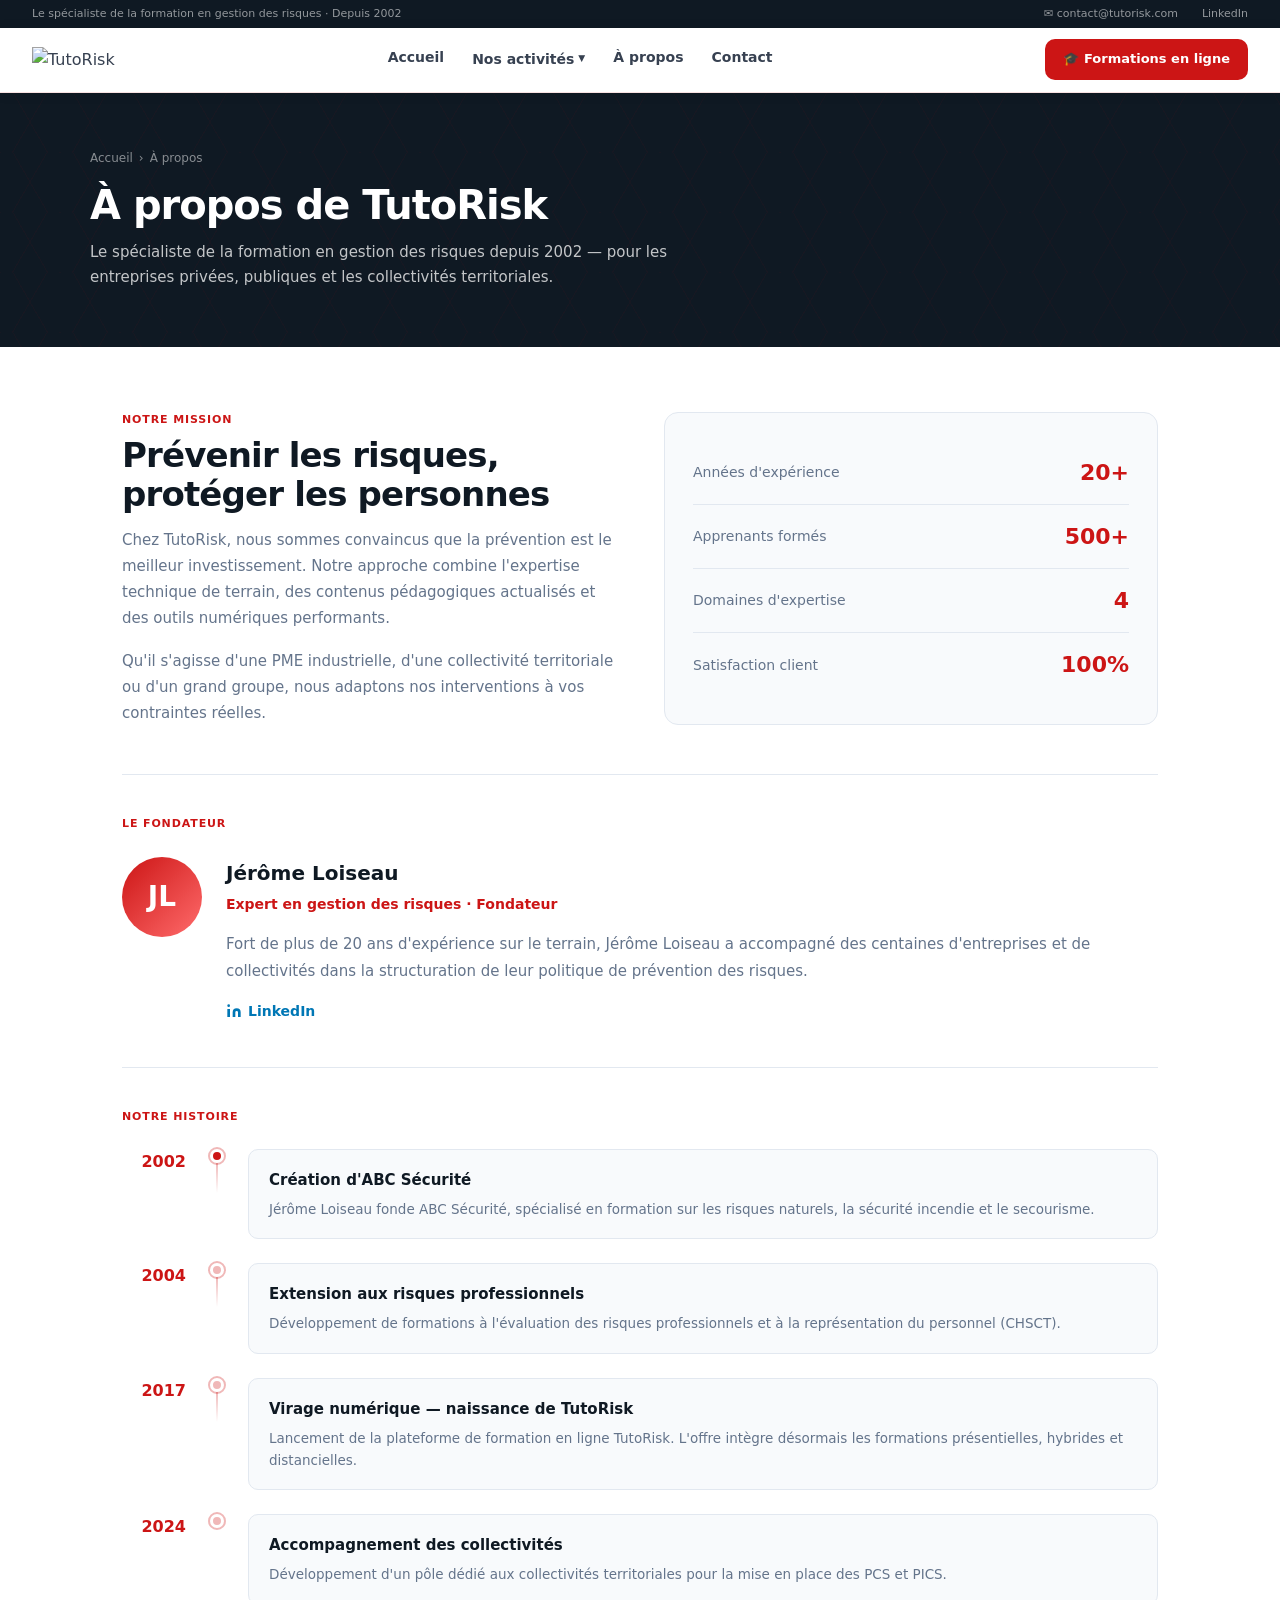
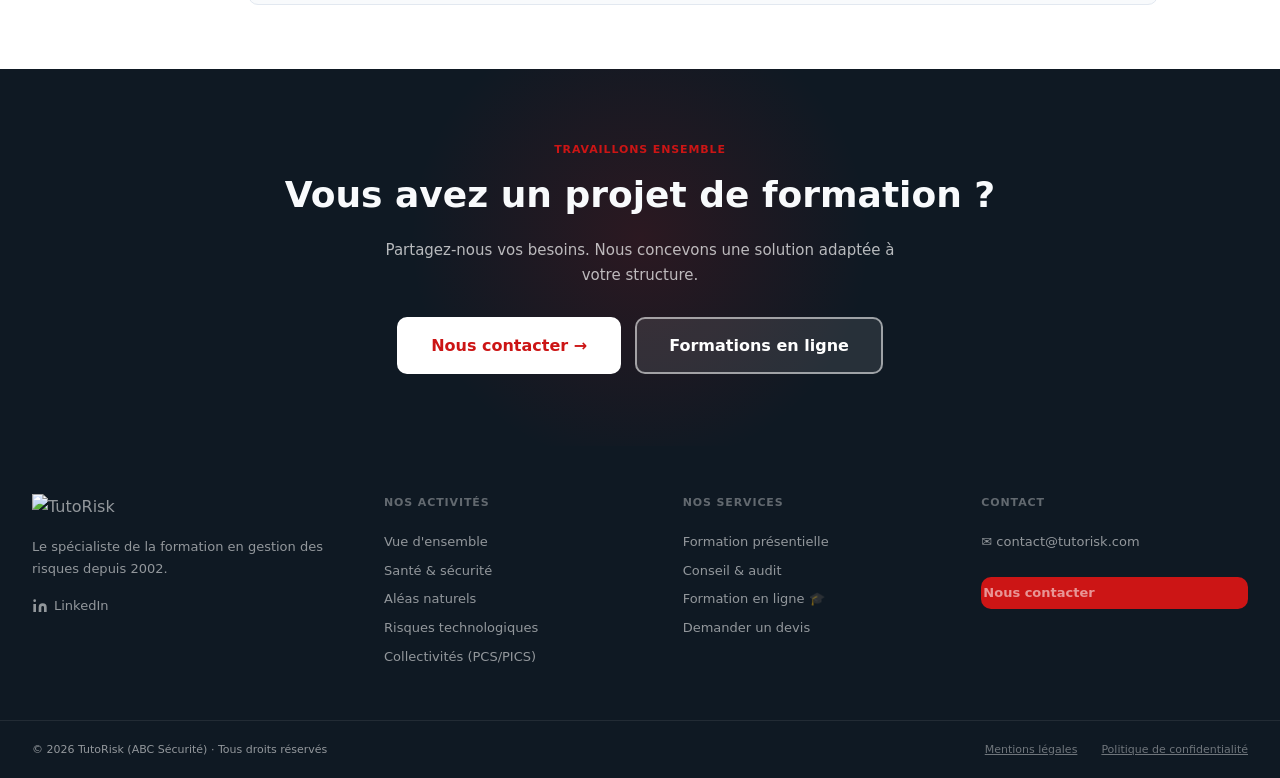
==== commit 64b8382c: "Logo officiel + favicons + partie haute en blanc" ====
--- a/a-propos.html
+++ b/a-propos.html
@@ -21,10 +21,7 @@
 </div>
 <nav class="navbar" id="navbar">
   <div class="nav-inner">
-    <a href="/index.html" class="nav-logo">
-      <img src="/assets/logo-tutorisk.png" width="34" height="34" alt="TutoRisk" style="display:block;flex-shrink:0;object-fit:contain">
-      <span>TutoRisk</span>
-    </a>
+    <a href="/index.html" class="nav-logo" aria-label="TutoRisk — accueil"><img src="/assets/logo-horizontal.png" alt="TutoRisk" class="nav-logo-img"></a>
     <div class="nav-links" id="nav-links">
       <a href="/index.html">Accueil</a>
       <div class="nav-dropdown" id="dropdown-activites">
@@ -115,10 +112,7 @@
 <footer class="footer">
   <div class="footer-inner">
     <div class="footer-brand">
-      <a href="/index.html" class="footer-logo">
-        <img src="/assets/logo-tutorisk.png" width="30" height="30" alt="TutoRisk" style="display:block;flex-shrink:0;object-fit:contain">
-        <span>TutoRisk</span>
-      </a>
+      <a href="/index.html" class="footer-logo" aria-label="TutoRisk — accueil"><img src="/assets/logo-horizontal.png" alt="TutoRisk" class="footer-logo-img"></a>
       <p>Le spécialiste de la formation en gestion des risques depuis 2002.</p>
       <a href="https://linkedin.com/company/tutorisk" target="_blank" rel="noreferrer" class="footer-linkedin">
         <svg width="16" height="16" viewBox="0 0 24 24" fill="currentColor"><path d="M16 8a6 6 0 016 6v7h-4v-7a2 2 0 00-4 0v7h-4v-7a6 6 0 016-6zM2 9h4v12H2z"/><circle cx="4" cy="4" r="2"/></svg>
--- a/css/style.css
+++ b/css/style.css
@@ -721,3 +721,38 @@
 .fade-in-1 { animation-delay: .1s; }
 .fade-in-2 { animation-delay: .2s; }
 .fade-in-3 { animation-delay: .3s; }
+
+/* ── Lockup logo dans le hero ────────────────────────────── */
+.hero-lockup {
+  display: flex;
+  align-items: center;
+  gap: .75rem;
+  margin-bottom: 1.5rem;
+  animation: fadeIn .6s ease both;
+}
+.hero-lockup-mark {
+  background: #fff;
+  border-radius: 14px;
+  padding: 8px;
+  display: flex;
+  box-shadow: 0 8px 24px rgba(0,0,0,.35);
+  flex-shrink: 0;
+}
+.hero-lockup-mark img { display: block; object-fit: contain; }
+.hero-lockup-name {
+  font-size: 1.625rem;
+  font-weight: 900;
+  color: #F8FAFC;
+  letter-spacing: -.03em;
+  line-height: 1;
+}
+.hero-lockup-tag {
+  font-size: .6875rem;
+  color: var(--text-light);
+  letter-spacing: .04em;
+  margin-top: 3px;
+}
+@media (max-width: 768px) {
+  .hero-lockup-mark img { width: 44px; height: 44px; }
+  .hero-lockup-name { font-size: 1.375rem; }
+}
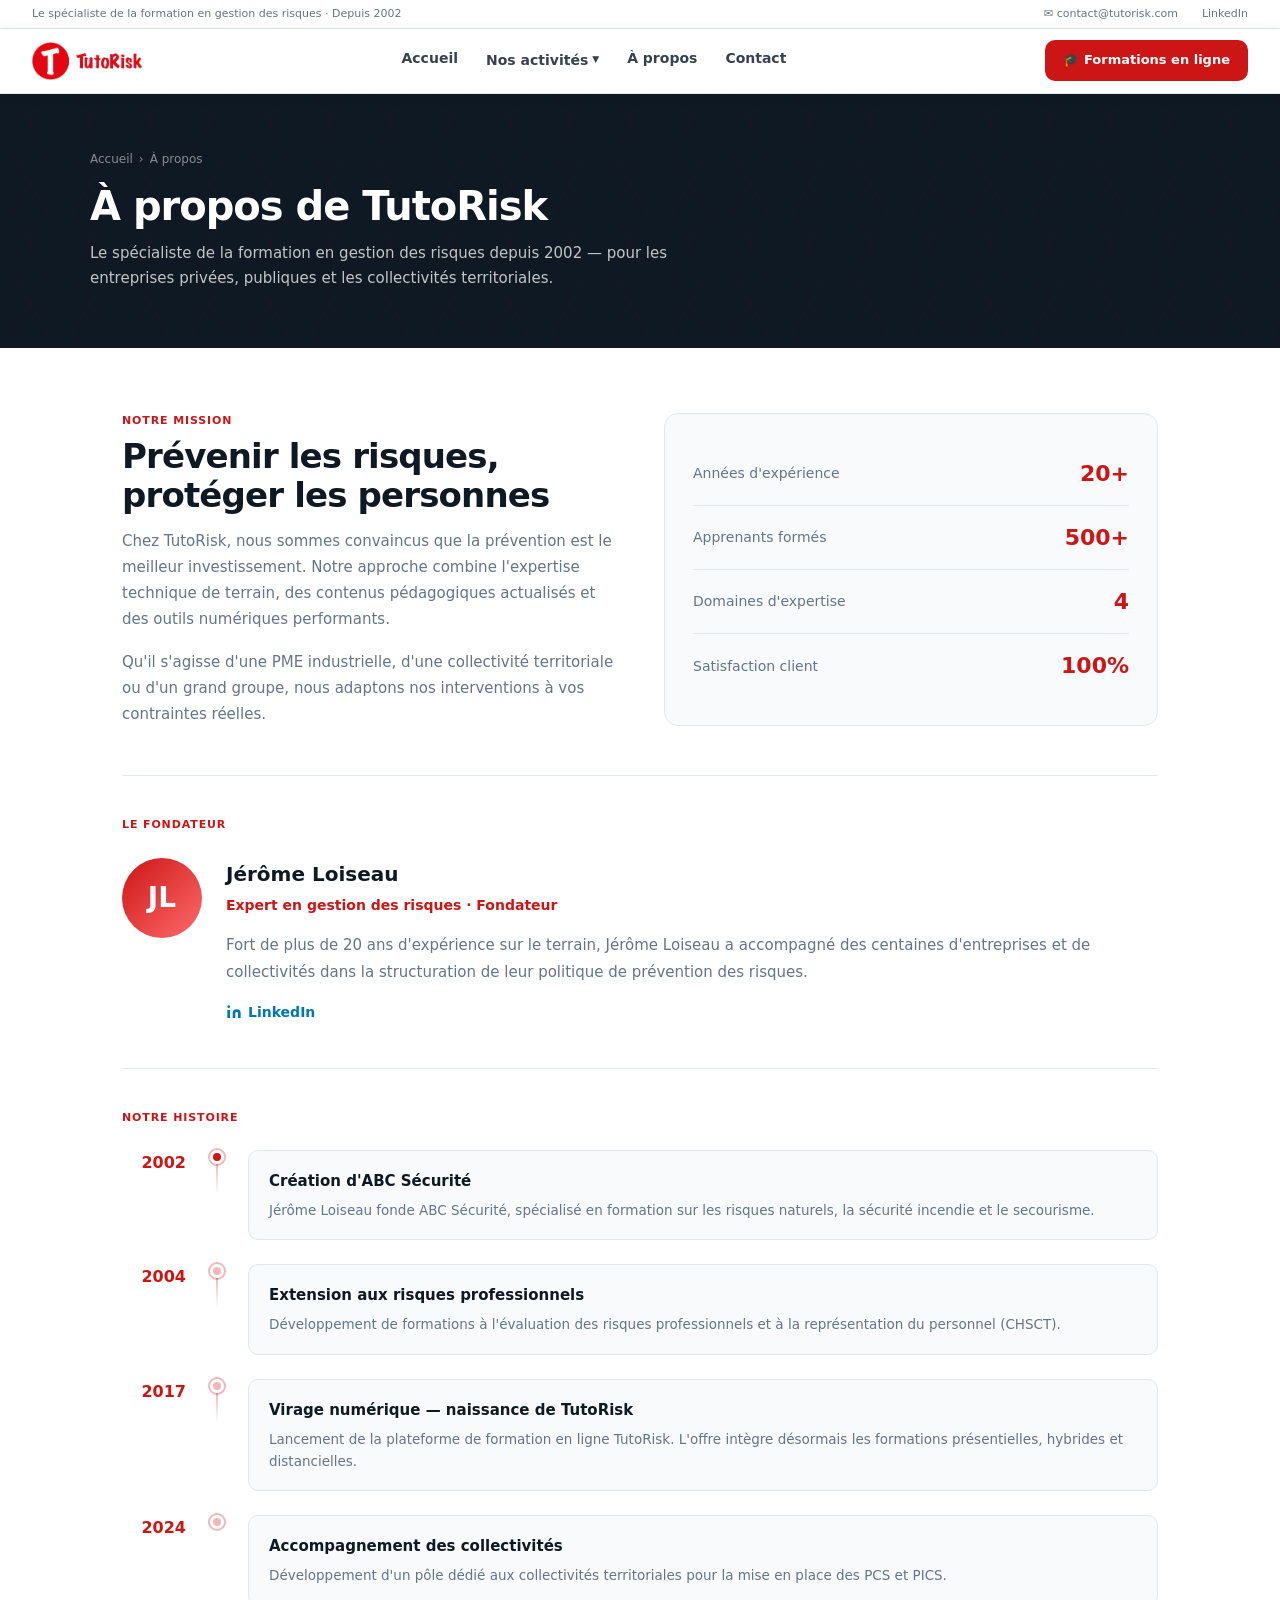
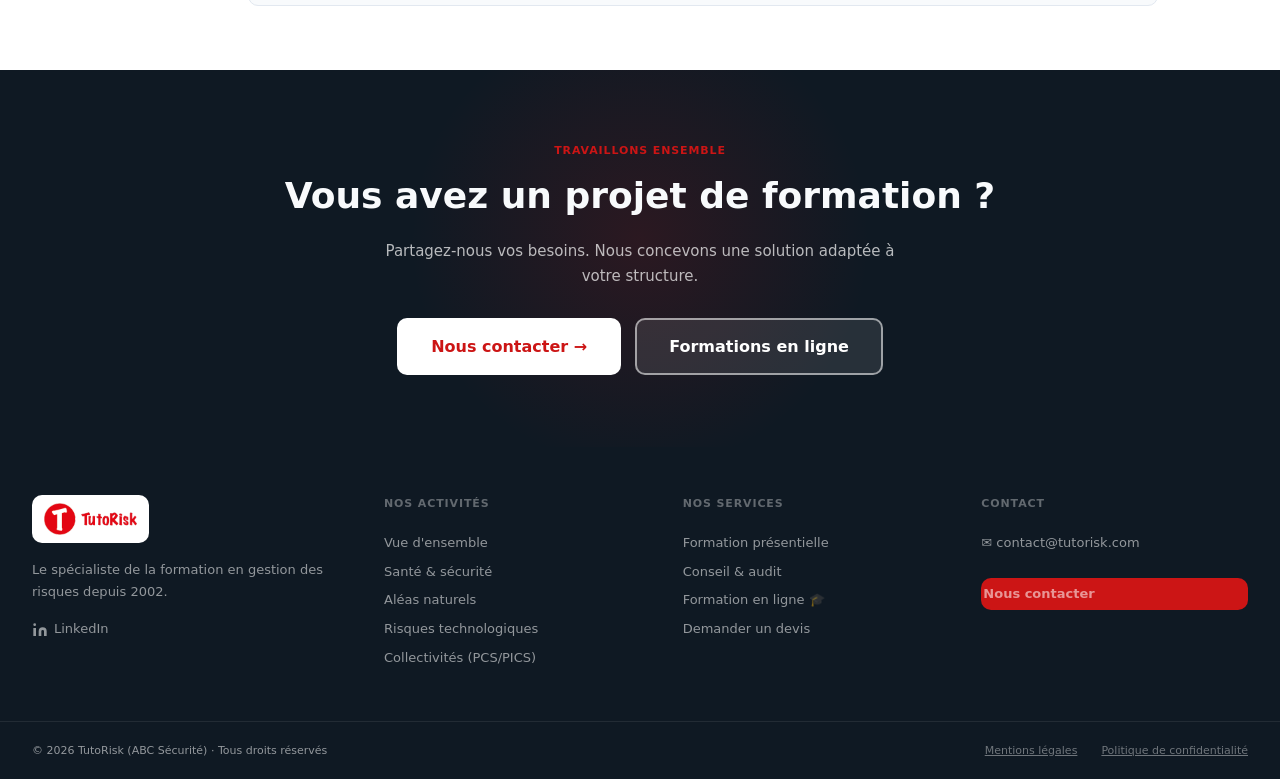
==== commit b7bd9e1c: "Cache-busting des assets + barre de nav agrandie + config nginx sans immutable" ====
--- a/a-propos.html
+++ b/a-propos.html
@@ -1,16 +1,16 @@
 <!DOCTYPE html><html lang="fr"><head>
 <meta charset="UTF-8"><meta name="viewport" content="width=device-width,initial-scale=1.0">
 <title>À propos — TutoRisk, expert en gestion des risques depuis 2002</title><meta name="description" content="Découvrez l'histoire de TutoRisk fondée en 2002 par Jérôme Loiseau. Spécialiste de la formation en santé-sécurité, aléas naturels et risques technologiques.">
-<link rel="icon" href="/assets/favicon.ico" sizes="any">
-<link rel="icon" type="image/png" sizes="32x32" href="/assets/favicon-32x32.png">
-<link rel="icon" type="image/png" sizes="16x16" href="/assets/favicon-16x16.png">
-<link rel="apple-touch-icon" href="/assets/apple-touch-icon.png">
-<link rel="manifest" href="/assets/site.webmanifest">
+<link rel="icon" href="/assets/favicon.ico?v=2" sizes="any">
+<link rel="icon" type="image/png" sizes="32x32" href="/assets/favicon-32x32.png?v=2">
+<link rel="icon" type="image/png" sizes="16x16" href="/assets/favicon-16x16.png?v=2">
+<link rel="apple-touch-icon" href="/assets/apple-touch-icon.png?v=2">
+<link rel="manifest" href="/assets/site.webmanifest?v=2">
 <meta name="theme-color" content="#CC1515">
 <meta property="og:image" content="https://tutorisk.net/assets/favicon-512x512.png">
 <link rel="preconnect" href="https://fonts.googleapis.com">
 <link href="https://fonts.googleapis.com/css2?family=Inter:wght@400;500;600;700;800;900&display=swap" rel="stylesheet">
-<link rel="stylesheet" href="/css/style.css">
+<link rel="stylesheet" href="/css/style.css?v=2">
 </head><body>
 <div class="topbar">
   <span>Le spécialiste de la formation en gestion des risques · Depuis 2002</span>
@@ -21,7 +21,7 @@
 </div>
 <nav class="navbar" id="navbar">
   <div class="nav-inner">
-    <a href="/index.html" class="nav-logo" aria-label="TutoRisk — accueil"><img src="/assets/logo-horizontal.png" alt="TutoRisk" class="nav-logo-img"></a>
+    <a href="/index.html" class="nav-logo" aria-label="TutoRisk — accueil"><img src="/assets/logo-horizontal.png?v=2" alt="TutoRisk" class="nav-logo-img"></a>
     <div class="nav-links" id="nav-links">
       <a href="/index.html">Accueil</a>
       <div class="nav-dropdown" id="dropdown-activites">
@@ -112,7 +112,7 @@
 <footer class="footer">
   <div class="footer-inner">
     <div class="footer-brand">
-      <a href="/index.html" class="footer-logo" aria-label="TutoRisk — accueil"><img src="/assets/logo-horizontal.png" alt="TutoRisk" class="footer-logo-img"></a>
+      <a href="/index.html" class="footer-logo" aria-label="TutoRisk — accueil"><img src="/assets/logo-horizontal.png?v=2" alt="TutoRisk" class="footer-logo-img"></a>
       <p>Le spécialiste de la formation en gestion des risques depuis 2002.</p>
       <a href="https://linkedin.com/company/tutorisk" target="_blank" rel="noreferrer" class="footer-linkedin">
         <svg width="16" height="16" viewBox="0 0 24 24" fill="currentColor"><path d="M16 8a6 6 0 016 6v7h-4v-7a2 2 0 00-4 0v7h-4v-7a6 6 0 016-6zM2 9h4v12H2z"/><circle cx="4" cy="4" r="2"/></svg>
@@ -148,6 +148,6 @@
     </div>
   </div>
 </footer>
-<script src="/js/config.js"></script>
-<script src="/js/main.js"></script>
+<script src="/js/config.js?v=2"></script>
+<script src="/js/main.js?v=2"></script>
 </body></html>
--- a/css/style.css
+++ b/css/style.css
@@ -117,8 +117,9 @@
 
 /* ── Bandeau supérieur ───────────────────────────────────── */
 .topbar {
-  background: var(--dark);
-  color: rgba(255,255,255,.55);
+  background: #fff;
+  color: var(--text-light);
+  border-bottom: 1px solid var(--border);
   font-size: .6875rem;
   padding: .3125rem 2rem;
   display: flex;
@@ -127,8 +128,8 @@
   gap: 1rem;
 }
 .topbar-links { display: flex; gap: 1.5rem; }
-.topbar a { color: rgba(255,255,255,.55); transition: color .15s; }
-.topbar a:hover { color: #fff; }
+.topbar a { color: var(--text-light); transition: color .15s; }
+.topbar a:hover { color: var(--red); }
 
 /* ── Navigation ──────────────────────────────────────────── */
 .navbar {
@@ -137,7 +138,7 @@
   top: 0;
   z-index: 200;
   box-shadow: 0 1px 12px rgba(0,0,0,.08);
-  border-bottom: 1px solid rgba(204,21,21,.12);
+  border-bottom: 1px solid var(--border);
 }
 
 .nav-inner {
@@ -154,15 +155,14 @@
 .nav-logo {
   display: flex;
   align-items: center;
-  gap: .5rem;
   text-decoration: none;
   flex-shrink: 0;
 }
-.nav-logo span {
-  font-size: 1.3125rem;
-  font-weight: 900;
-  color: var(--red);
-  letter-spacing: -.03em;
+.nav-logo-img {
+  height: 38px;
+  width: auto;
+  display: block;
+  object-fit: contain;
 }
 
 .nav-links {
@@ -289,16 +289,17 @@
 
 /* ── Hero ────────────────────────────────────────────────── */
 .hero {
-  background: var(--dark);
-  color: #fff;
+  background: var(--white);
+  color: var(--text);
   position: relative;
   overflow: hidden;
+  border-bottom: 1px solid var(--border);
 }
 
 .hero-pattern {
   position: absolute;
   inset: 0;
-  opacity: .06;
+  opacity: .04;
   background-image:
     repeating-linear-gradient(60deg, #CC1515 0, #CC1515 1px, transparent 0, transparent 50%),
     repeating-linear-gradient(-60deg, #CC1515 0, #CC1515 1px, transparent 0, transparent 50%);
@@ -326,9 +327,9 @@
   display: inline-flex;
   align-items: center;
   gap: .375rem;
-  background: rgba(204,21,21,.2);
-  border: 1px solid rgba(204,21,21,.45);
-  color: #FF9999;
+  background: var(--red-light);
+  border: 1px solid rgba(204,21,21,.25);
+  color: var(--red);
   font-size: .6875rem;
   font-weight: 700;
   letter-spacing: .08em;
@@ -344,13 +345,13 @@
   line-height: 1.1;
   letter-spacing: -.04em;
   margin-bottom: 1.25rem;
-  color: #F8FAFC;
-}
-.hero h1 .accent { color: #FF6B6B; }
+  color: var(--dark);
+}
+.hero h1 .accent { color: var(--red); }
 
 .hero-sub {
   font-size: 1rem;
-  color: rgba(255,255,255,.75);
+  color: var(--text-light);
   max-width: 520px;
   line-height: 1.75;
   margin-bottom: 2rem;
@@ -363,9 +364,9 @@
   gap: 1.5rem;
   flex-wrap: wrap;
   padding-top: 1.5rem;
-  border-top: 1px solid rgba(255,255,255,.1);
+  border-top: 1px solid var(--border);
   font-size: .75rem;
-  color: rgba(255,255,255,.5);
+  color: var(--text-light);
 }
 
 /* ── Bande de stats ──────────────────────────────────────── */
@@ -646,8 +647,8 @@
   grid-template-columns: 1.2fr repeat(3, 1fr);
   gap: 2rem;
 }
-.footer-logo { display: flex; align-items: center; gap: .5rem; margin-bottom: 1rem; text-decoration: none; }
-.footer-logo span { font-size: 1.125rem; font-weight: 900; color: #fff; letter-spacing: -.02em; }
+.footer-logo { display: inline-flex; align-items: center; margin-bottom: 1rem; text-decoration: none; background: #fff; border-radius: 10px; padding: 8px 12px; }
+.footer-logo-img { height: 32px; width: auto; display: block; object-fit: contain; }
 .footer-brand p { font-size: .8125rem; line-height: 1.7; margin-bottom: 1rem; }
 .footer-linkedin {
   display: inline-flex;
@@ -722,37 +723,23 @@
 .fade-in-2 { animation-delay: .2s; }
 .fade-in-3 { animation-delay: .3s; }
 
-/* ── Lockup logo dans le hero ────────────────────────────── */
-.hero-lockup {
-  display: flex;
-  align-items: center;
-  gap: .75rem;
+
+/* ── Logo dans le hero ───────────────────────────────────── */
+.hero-logo {
+  width: 120px;
+  height: auto;
+  display: block;
   margin-bottom: 1.5rem;
   animation: fadeIn .6s ease both;
 }
-.hero-lockup-mark {
-  background: #fff;
-  border-radius: 14px;
-  padding: 8px;
-  display: flex;
-  box-shadow: 0 8px 24px rgba(0,0,0,.35);
-  flex-shrink: 0;
-}
-.hero-lockup-mark img { display: block; object-fit: contain; }
-.hero-lockup-name {
-  font-size: 1.625rem;
-  font-weight: 900;
-  color: #F8FAFC;
-  letter-spacing: -.03em;
-  line-height: 1;
-}
-.hero-lockup-tag {
-  font-size: .6875rem;
-  color: var(--text-light);
-  letter-spacing: .04em;
-  margin-top: 3px;
-}
+
+/* Boutons du hero clair */
+.hero .btn-white { background: var(--red); color: #fff; box-shadow: 0 4px 14px rgba(204,21,21,.25); }
+.hero .btn-white:hover { background: var(--red-dark); }
+.hero .btn-outline-white { background: transparent; border-color: var(--border); color: var(--text); }
+.hero .btn-outline-white:hover { background: var(--bg); border-color: var(--red); color: var(--red); }
+
 @media (max-width: 768px) {
-  .hero-lockup-mark img { width: 44px; height: 44px; }
-  .hero-lockup-name { font-size: 1.375rem; }
-}
+  .hero-logo { width: 88px; margin-bottom: 1.25rem; }
+  .nav-logo-img { height: 32px; }
+}
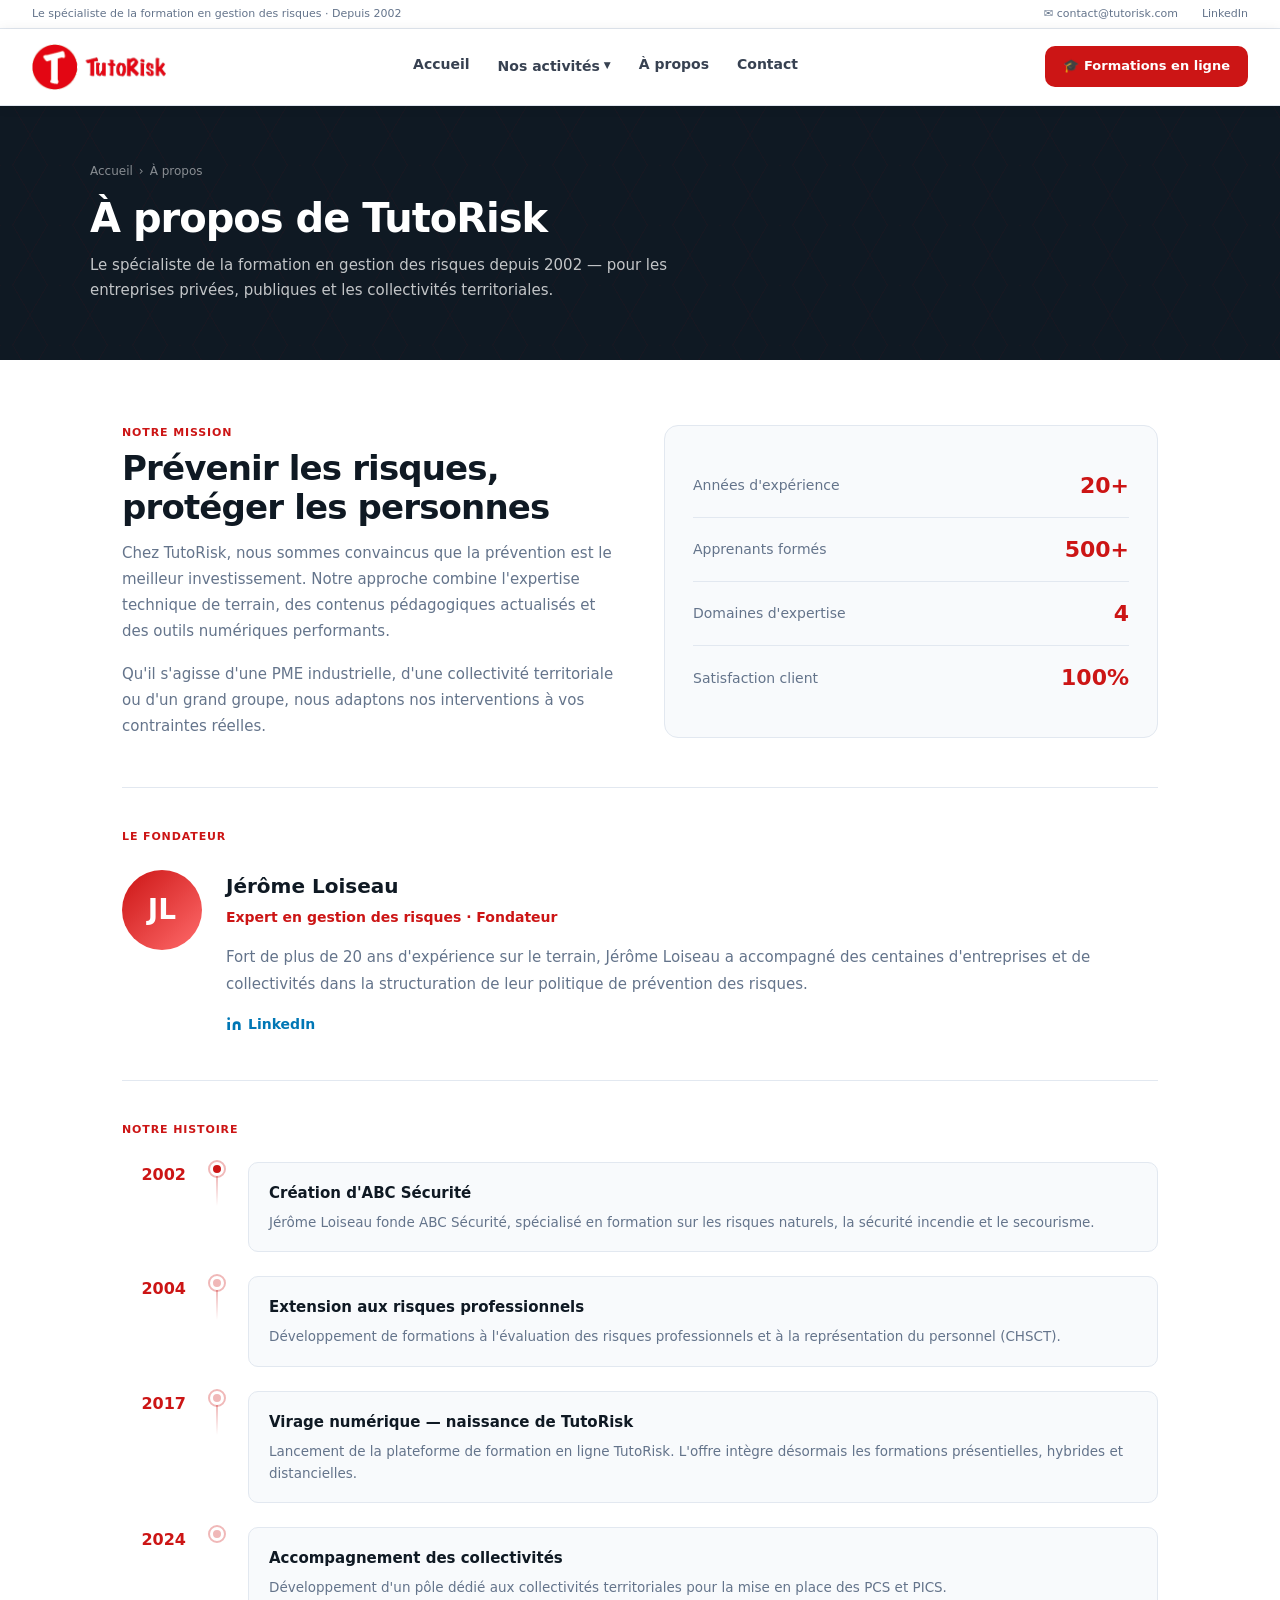
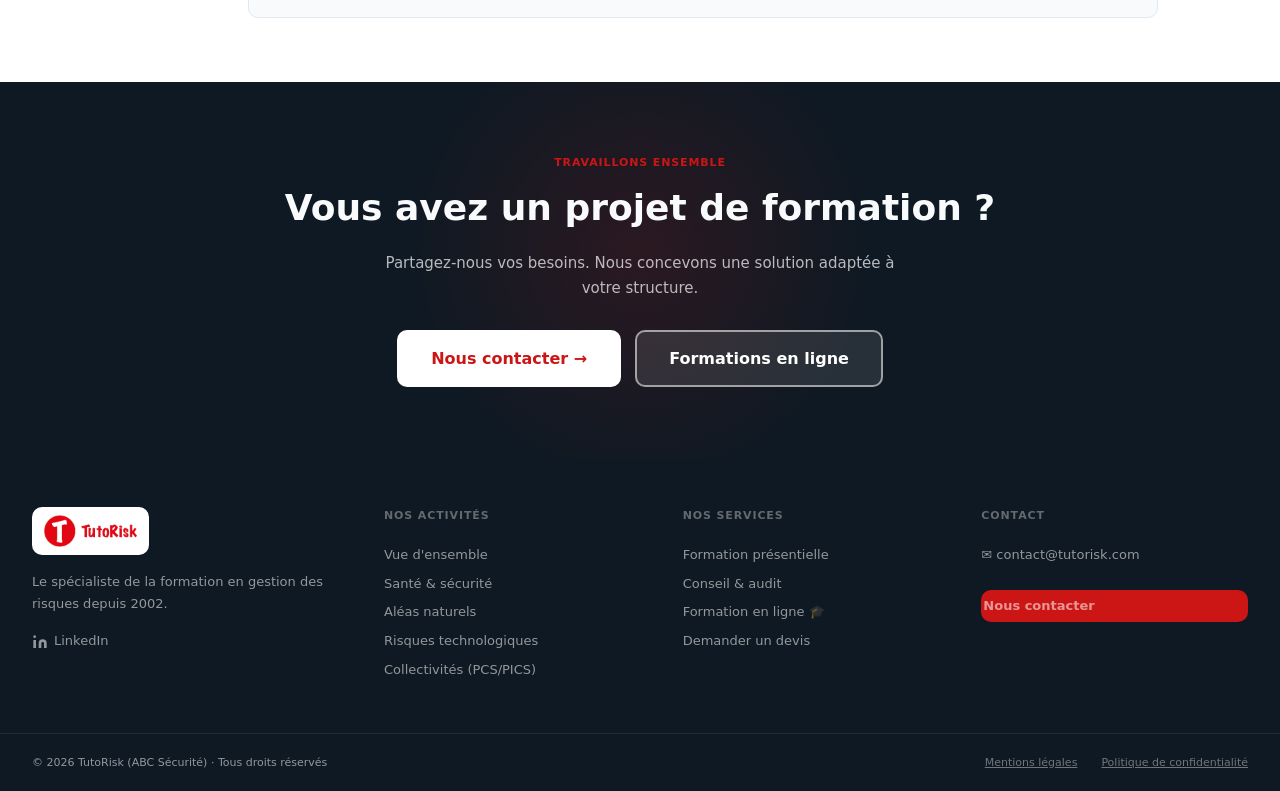
==== commit 8bef2ca8: "Favicons : noms de fichiers neufs (contourne le cache favicon) + MIME manifest" ====
--- a/a-propos.html
+++ b/a-propos.html
@@ -1,13 +1,13 @@
 <!DOCTYPE html><html lang="fr"><head>
 <meta charset="UTF-8"><meta name="viewport" content="width=device-width,initial-scale=1.0">
 <title>À propos — TutoRisk, expert en gestion des risques depuis 2002</title><meta name="description" content="Découvrez l'histoire de TutoRisk fondée en 2002 par Jérôme Loiseau. Spécialiste de la formation en santé-sécurité, aléas naturels et risques technologiques.">
-<link rel="icon" href="/assets/favicon.ico?v=2" sizes="any">
-<link rel="icon" type="image/png" sizes="32x32" href="/assets/favicon-32x32.png?v=2">
-<link rel="icon" type="image/png" sizes="16x16" href="/assets/favicon-16x16.png?v=2">
-<link rel="apple-touch-icon" href="/assets/apple-touch-icon.png?v=2">
-<link rel="manifest" href="/assets/site.webmanifest?v=2">
+<link rel="icon" type="image/png" sizes="32x32" href="/assets/icon-32.png">
+<link rel="icon" type="image/png" sizes="16x16" href="/assets/icon-16.png">
+<link rel="icon" href="/assets/favicon.ico" sizes="any">
+<link rel="apple-touch-icon" href="/assets/icon-180.png">
+<link rel="manifest" href="/assets/site.webmanifest">
 <meta name="theme-color" content="#CC1515">
-<meta property="og:image" content="https://tutorisk.net/assets/favicon-512x512.png">
+<meta property="og:image" content="https://tutorisk.net/assets/icon-512.png">
 <link rel="preconnect" href="https://fonts.googleapis.com">
 <link href="https://fonts.googleapis.com/css2?family=Inter:wght@400;500;600;700;800;900&display=swap" rel="stylesheet">
 <link rel="stylesheet" href="/css/style.css?v=2">
--- a/css/style.css
+++ b/css/style.css
@@ -145,7 +145,8 @@
   max-width: 1280px;
   margin: 0 auto;
   padding: 0 2rem;
-  height: 64px;
+  height: 76px;
+  overflow: hidden;
   display: flex;
   align-items: center;
   justify-content: space-between;
@@ -159,7 +160,8 @@
   flex-shrink: 0;
 }
 .nav-logo-img {
-  height: 38px;
+  height: 46px;
+  max-height: 60%;
   width: auto;
   display: block;
   object-fit: contain;
@@ -688,7 +690,7 @@
   .topbar { display: none; }
   .nav-links, .nav-actions .btn-red { display: none; }
   .burger { display: flex; }
-  .nav-inner { height: 58px; }
+  .nav-inner { height: 62px; }
 
   .stats-bar-inner { grid-template-columns: repeat(2, 1fr); }
 
@@ -741,5 +743,5 @@
 
 @media (max-width: 768px) {
   .hero-logo { width: 88px; margin-bottom: 1.25rem; }
-  .nav-logo-img { height: 32px; }
-}
+  .nav-logo-img { height: 36px; }
+}
